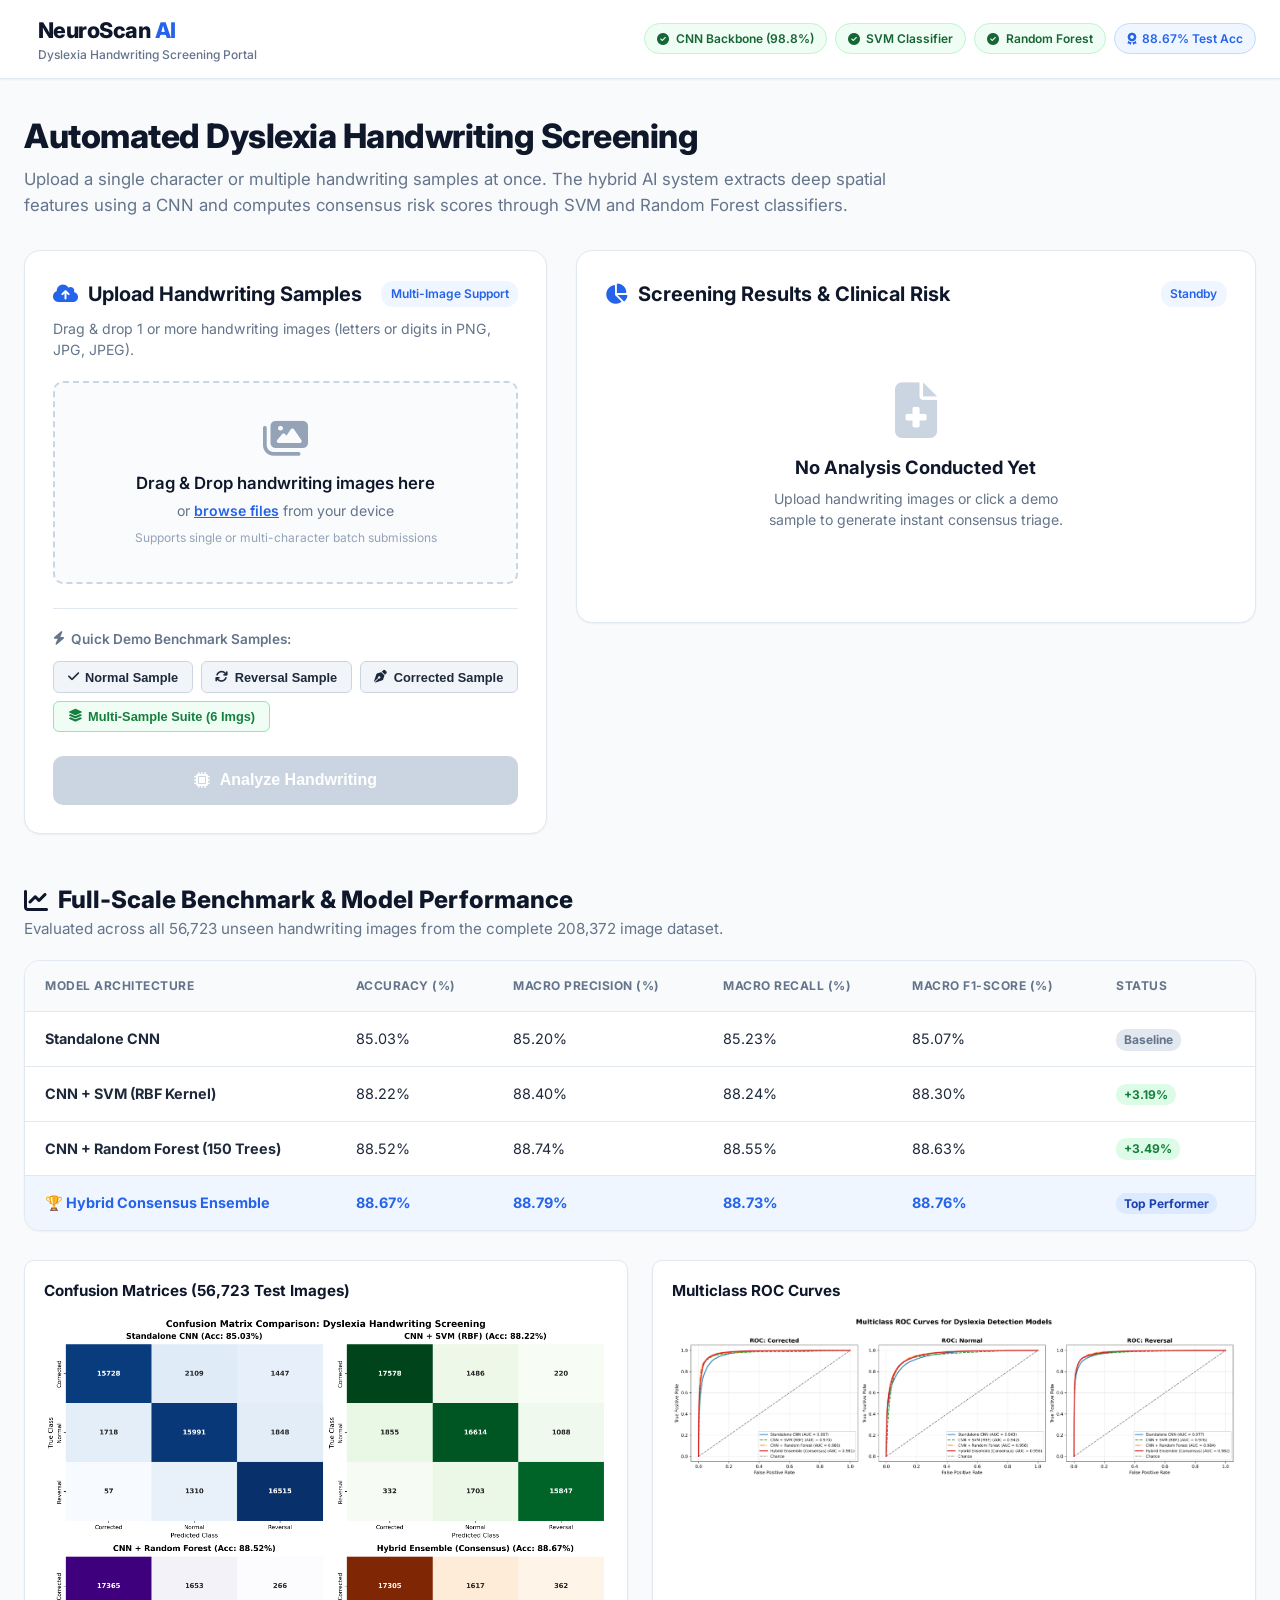
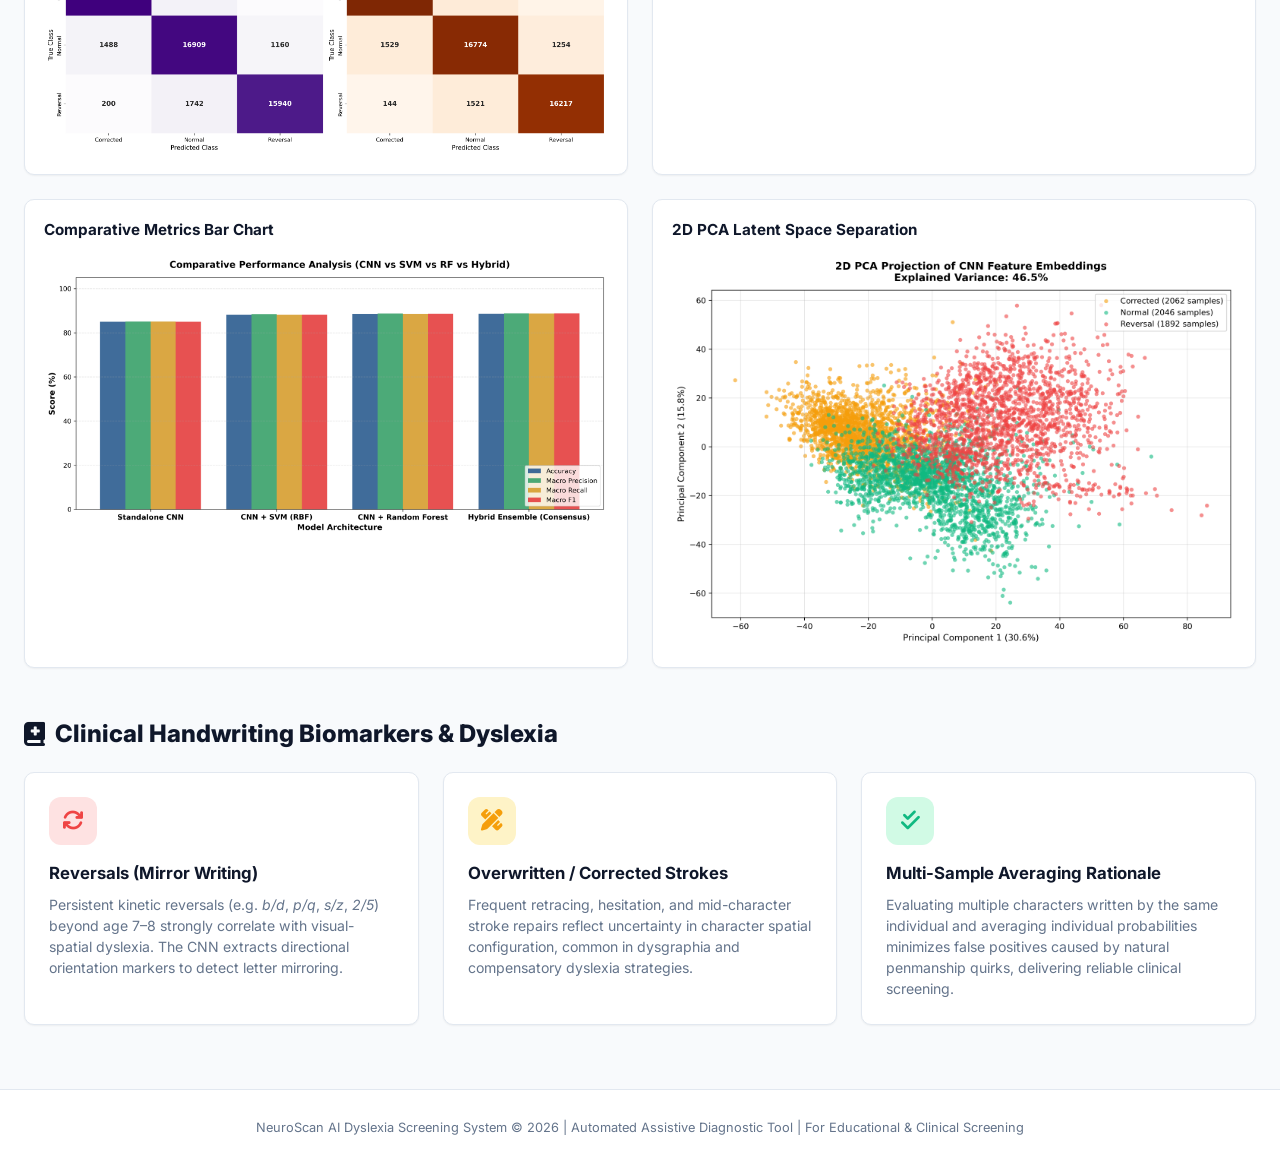
==== templates/index.html @ bec05208 "Copy Dyslexia Handwriting Screening AI project" ====
<!DOCTYPE html>
<html lang="en">
<head>
    <meta charset="UTF-8">
    <meta name="viewport" content="width=device-width, initial-scale=1.0">
    <title>NeuroScan AI | Hybrid Dyslexia Handwriting Screening</title>
    <!-- Google Fonts & Font Awesome Icons -->
    <link rel="preconnect" href="https://fonts.googleapis.com">
    <link rel="preconnect" href="https://fonts.gstatic.com" crossorigin>
    <link href="https://fonts.googleapis.com/css2?family=Inter:wght@300;400;500;600;700;800&display=swap" rel="stylesheet">
    <link rel="stylesheet" href="https://cdnjs.cloudflare.com/ajax/libs/font-awesome/6.4.0/css/all.min.css">
    <!-- Dedicated CSS Stylesheet -->
    <link rel="stylesheet" href="/static/css/style.css">
</head>
<body>
    <!-- Top Navigation Header -->
    <header class="navbar">
        <div class="nav-container">
            <div class="logo">
                <i class="fa-solid fa-brain-circuit"></i>
                <div class="logo-text">
                    <span class="logo-title">NeuroScan <span>AI</span></span>
                    <span class="logo-subtitle">Dyslexia Handwriting Screening Portal</span>
                </div>
            </div>
            <div class="nav-badges">
                <span class="status-pill active" title="Trained on full dataset"><i class="fa-solid fa-circle-check"></i> CNN Backbone (98.8%)</span>
                <span class="status-pill active" title="RBF Kernel Margin Optimization"><i class="fa-solid fa-circle-check"></i> SVM Classifier</span>
                <span class="status-pill active" title="150 Decision Trees"><i class="fa-solid fa-circle-check"></i> Random Forest</span>
                <span class="status-pill highlight" title="Full 56,723 Test Benchmark"><i class="fa-solid fa-award"></i> 88.67% Test Acc</span>
            </div>
        </div>
    </header>

    <!-- Main Content Container -->
    <main class="main-wrapper">
        <!-- Hero Section -->
        <section class="hero-section">
            <h1>Automated Dyslexia Handwriting Screening</h1>
            <p>Upload a single character or multiple handwriting samples at once. The hybrid AI system extracts deep spatial features using a CNN and computes consensus risk scores through SVM and Random Forest classifiers.</p>
        </section>

        <!-- Screening Interface Grid -->
        <section class="screening-grid">
            <!-- Left: Upload & Controls Card -->
            <div class="card upload-card">
                <div class="card-header">
                    <h2><i class="fa-solid fa-cloud-arrow-up"></i> Upload Handwriting Samples</h2>
                    <span class="badge">Multi-Image Support</span>
                </div>
                <p class="section-desc">Drag & drop 1 or more handwriting images (letters or digits in PNG, JPG, JPEG).</p>

                <!-- Drag & Drop Zone -->
                <div class="dropzone" id="dropzone">
                    <i class="fa-solid fa-images dropzone-icon"></i>
                    <h3>Drag & Drop handwriting images here</h3>
                    <p>or <label for="fileInput" class="browse-link">browse files</label> from your device</p>
                    <input type="file" id="fileInput" accept="image/png, image/jpeg, image/jpg" multiple style="display: none;">
                    <span class="dropzone-hint">Supports single or multi-character batch submissions</span>
                </div>

                <!-- Live Thumbnail Preview Strip -->
                <div class="preview-container" id="previewContainer" style="display: none;">
                    <div class="preview-header">
                        <span id="previewCount">0 images selected</span>
                        <button type="button" class="btn-text" id="clearBtn"><i class="fa-solid fa-trash-can"></i> Clear All</button>
                    </div>
                    <div class="preview-grid" id="previewGrid"></div>
                </div>

                <!-- Demo Samples Bar -->
                <div class="demo-section">
                    <h4><i class="fa-solid fa-bolt"></i> Quick Demo Benchmark Samples:</h4>
                    <div class="demo-buttons">
                        <button type="button" class="btn-demo" data-type="normal"><i class="fa-solid fa-check"></i> Normal Sample</button>
                        <button type="button" class="btn-demo" data-type="reversal"><i class="fa-solid fa-arrows-rotate"></i> Reversal Sample</button>
                        <button type="button" class="btn-demo" data-type="corrected"><i class="fa-solid fa-pen-nib"></i> Corrected Sample</button>
                        <button type="button" class="btn-demo btn-demo-suite" data-type="suite"><i class="fa-solid fa-layer-group"></i> Multi-Sample Suite (6 Imgs)</button>
                    </div>
                </div>

                <!-- Submit Button -->
                <button type="button" class="btn-primary" id="analyzeBtn" disabled>
                    <i class="fa-solid fa-microchip"></i> Analyze Handwriting
                </button>
            </div>

            <!-- Right: Results & Analysis Card -->
            <div class="card results-card" id="resultsCard">
                <div class="card-header">
                    <h2><i class="fa-solid fa-chart-pie"></i> Screening Results & Clinical Risk</h2>
                    <span class="badge" id="resultsBadge">Standby</span>
                </div>

                <!-- Empty State Placeholder -->
                <div class="empty-state" id="emptyState">
                    <i class="fa-solid fa-file-medical empty-icon"></i>
                    <h3>No Analysis Conducted Yet</h3>
                    <p>Upload handwriting images or click a demo sample to generate instant consensus triage.</p>
                </div>

                <!-- Spinner / Loading State -->
                <div class="loading-state" id="loadingState" style="display: none;">
                    <div class="spinner"></div>
                    <p id="loadingText">Extracting 128-D CNN features & computing consensus...</p>
                </div>

                <!-- Active Results Content -->
                <div class="results-content" id="resultsContent" style="display: none;">
                    <!-- Consensus Banner -->
                    <div class="consensus-banner" id="consensusBanner">
                        <div class="consensus-top">
                            <span class="consensus-tag" id="consensusTag">SESSION CONSENSUS DECISION</span>
                            <span class="confidence-pill" id="confidencePill">Avg Confidence: --%</span>
                        </div>
                        <h1 class="consensus-title" id="consensusTitle">NORMAL</h1>
                        <p class="risk-subtitle" id="riskSubtitle">Risk Level: Low Risk</p>
                        <p class="risk-desc" id="riskDesc">Clinical interpretation description goes here.</p>
                    </div>

                    <!-- Metrics Counter Bar -->
                    <div class="metrics-row" id="metricsRow">
                        <div class="metric-box">
                            <span class="metric-label">Total Images</span>
                            <span class="metric-val" id="metricTotal">0</span>
                        </div>
                        <div class="metric-box risk-high">
                            <span class="metric-label">Reversals</span>
                            <span class="metric-val" id="metricReversals">0%</span>
                        </div>
                        <div class="metric-box risk-mod">
                            <span class="metric-label">Corrected</span>
                            <span class="metric-val" id="metricCorrected">0%</span>
                        </div>
                        <div class="metric-box risk-low">
                            <span class="metric-label">Normal</span>
                            <span class="metric-val" id="metricNormal">0%</span>
                        </div>
                    </div>

                    <!-- Probability Distribution Bars -->
                    <div class="prob-section">
                        <h4>Averaged Probability Distribution (All Samples)</h4>
                        <div class="prob-bars">
                            <div class="prob-bar-group">
                                <div class="prob-labels">
                                    <span>Reversal (Dyslexia Biomarker)</span>
                                    <span id="probValReversal">0%</span>
                                </div>
                                <div class="prob-track">
                                    <div class="prob-fill fill-reversal" id="barReversal" style="width: 0%;"></div>
                                </div>
                            </div>
                            <div class="prob-bar-group">
                                <div class="prob-labels">
                                    <span>Corrected (Stroke Hesitation)</span>
                                    <span id="probValCorrected">0%</span>
                                </div>
                                <div class="prob-track">
                                    <div class="prob-fill fill-corrected" id="barCorrected" style="width: 0%;"></div>
                                </div>
                            </div>
                            <div class="prob-bar-group">
                                <div class="prob-labels">
                                    <span>Normal (Standard Handwriting)</span>
                                    <span id="probValNormal">0%</span>
                                </div>
                                <div class="prob-track">
                                    <div class="prob-fill fill-normal" id="barNormal" style="width: 0%;"></div>
                                </div>
                            </div>
                        </div>
                    </div>

                    <!-- Model Consensus Cards -->
                    <div class="model-cards-grid">
                        <div class="model-box">
                            <div class="model-title"><i class="fa-solid fa-network-wired"></i> CNN Backbone</div>
                            <div class="model-pred" id="cnnPred">--</div>
                            <div class="model-conf" id="cnnConf">Confidence: --%</div>
                        </div>
                        <div class="model-box">
                            <div class="model-title"><i class="fa-solid fa-shapes"></i> SVM (RBF)</div>
                            <div class="model-pred" id="svmPred">--</div>
                            <div class="model-conf" id="svmConf">Confidence: --%</div>
                        </div>
                        <div class="model-box">
                            <div class="model-title"><i class="fa-solid fa-tree"></i> Random Forest</div>
                            <div class="model-pred" id="rfPred">--</div>
                            <div class="model-conf" id="rfConf">Confidence: --%</div>
                        </div>
                    </div>

                    <!-- Individual Sample Breakdown (For multi-image submissions) -->
                    <div class="individual-section" id="individualSection">
                        <h4>Individual Sample Breakdown</h4>
                        <div class="sample-grid" id="sampleGrid"></div>
                    </div>

                    <!-- Actions & Downloads -->
                    <div class="actions-row">
                        <button type="button" class="btn-action" id="downloadReportBtn">
                            <i class="fa-solid fa-file-arrow-down"></i> Download Clinical Report (.txt)
                        </button>
                        <button type="button" class="btn-action" id="downloadCsvBtn">
                            <i class="fa-solid fa-file-csv"></i> Export Data (.csv)
                        </button>
                    </div>
                </div>
            </div>
        </section>

        <!-- Benchmark & Metrics Section -->
        <section class="benchmark-section">
            <div class="section-title">
                <h2><i class="fa-solid fa-chart-line"></i> Full-Scale Benchmark & Model Performance</h2>
                <p>Evaluated across all 56,723 unseen handwriting images from the complete 208,372 image dataset.</p>
            </div>

            <div class="table-card">
                <table class="benchmark-table">
                    <thead>
                        <tr>
                            <th>Model Architecture</th>
                            <th>Accuracy (%)</th>
                            <th>Macro Precision (%)</th>
                            <th>Macro Recall (%)</th>
                            <th>Macro F1-Score (%)</th>
                            <th>Status</th>
                        </tr>
                    </thead>
                    <tbody>
                        <tr>
                            <td><strong>Standalone CNN</strong></td>
                            <td>85.03%</td>
                            <td>85.20%</td>
                            <td>85.23%</td>
                            <td>85.07%</td>
                            <td><span class="table-tag">Baseline</span></td>
                        </tr>
                        <tr>
                            <td><strong>CNN + SVM (RBF Kernel)</strong></td>
                            <td>88.22%</td>
                            <td>88.40%</td>
                            <td>88.24%</td>
                            <td>88.30%</td>
                            <td><span class="table-tag success">+3.19%</span></td>
                        </tr>
                        <tr>
                            <td><strong>CNN + Random Forest (150 Trees)</strong></td>
                            <td>88.52%</td>
                            <td>88.74%</td>
                            <td>88.55%</td>
                            <td>88.63%</td>
                            <td><span class="table-tag success">+3.49%</span></td>
                        </tr>
                        <tr class="highlight-row">
                            <td><strong>🏆 Hybrid Consensus Ensemble</strong></td>
                            <td><strong>88.67%</strong></td>
                            <td><strong>88.79%</strong></td>
                            <td><strong>88.73%</strong></td>
                            <td><strong>88.76%</strong></td>
                            <td><span class="table-tag primary">Top Performer</span></td>
                        </tr>
                    </tbody>
                </table>
            </div>

            <!-- Visualization Gallery -->
            <div class="plots-grid">
                <div class="plot-box">
                    <h4>Confusion Matrices (56,723 Test Images)</h4>
                    <img src="/static/images/confusion_matrices.png" alt="Confusion Matrices" onerror="this.src='/results/confusion_matrices.png';">
                </div>
                <div class="plot-box">
                    <h4>Multiclass ROC Curves</h4>
                    <img src="/static/images/roc_curves.png" alt="ROC Curves" onerror="this.src='/results/roc_curves.png';">
                </div>
                <div class="plot-box">
                    <h4>Comparative Metrics Bar Chart</h4>
                    <img src="/static/images/model_comparison.png" alt="Model Comparison" onerror="this.src='/results/model_comparison.png';">
                </div>
                <div class="plot-box">
                    <h4>2D PCA Latent Space Separation</h4>
                    <img src="/static/images/feature_tsne.png" alt="PCA Embedding" onerror="this.src='/results/feature_tsne.png';">
                </div>
            </div>
        </section>

        <!-- Clinical Guidelines & Educational Insights -->
        <section class="guide-section">
            <div class="section-title">
                <h2><i class="fa-solid fa-book-medical"></i> Clinical Handwriting Biomarkers & Dyslexia</h2>
            </div>
            <div class="guide-grid">
                <div class="guide-card">
                    <div class="guide-icon icon-reversal"><i class="fa-solid fa-arrows-rotate"></i></div>
                    <h3>Reversals (Mirror Writing)</h3>
                    <p>Persistent kinetic reversals (e.g. <em>b/d</em>, <em>p/q</em>, <em>s/z</em>, <em>2/5</em>) beyond age 7–8 strongly correlate with visual-spatial dyslexia. The CNN extracts directional orientation markers to detect letter mirroring.</p>
                </div>
                <div class="guide-card">
                    <div class="guide-icon icon-corrected"><i class="fa-solid fa-pen-ruler"></i></div>
                    <h3>Overwritten / Corrected Strokes</h3>
                    <p>Frequent retracing, hesitation, and mid-character stroke repairs reflect uncertainty in character spatial configuration, common in dysgraphia and compensatory dyslexia strategies.</p>
                </div>
                <div class="guide-card">
                    <div class="guide-icon icon-normal"><i class="fa-solid fa-check-double"></i></div>
                    <h3>Multi-Sample Averaging Rationale</h3>
                    <p>Evaluating multiple characters written by the same individual and averaging individual probabilities minimizes false positives caused by natural penmanship quirks, delivering reliable clinical screening.</p>
                </div>
            </div>
        </section>
    </main>

    <!-- Footer -->
    <footer class="footer">
        <p>NeuroScan AI Dyslexia Screening System &copy; 2026 | Automated Assistive Diagnostic Tool | For Educational & Clinical Screening</p>
    </footer>

    <!-- Dedicated JavaScript Logic -->
    <script src="/static/js/main.js"></script>
</body>
</html>
---- static/css/style.css ----
/* ==========================================================================
   NeuroScan AI - Dedicated CSS Stylesheet
   Clinical, Modern, Accessible Healthcare-Grade UI
   ========================================================================== */

:root {
    --primary: #2563eb;
    --primary-hover: #1d4ed8;
    --primary-light: #eff6ff;
    --dark: #0f172a;
    --text-main: #1e293b;
    --text-muted: #64748b;
    --border-color: #e2e8f0;
    --bg-page: #f8fafc;
    --bg-card: #ffffff;
    
    /* Risk Status Colors */
    --risk-reversal: #ef4444;      /* High Risk - Red */
    --risk-reversal-bg: #fee2e2;
    --risk-corrected: #f59e0b;     /* Moderate Risk - Amber */
    --risk-corrected-bg: #fef3c7;
    --risk-normal: #10b981;        /* Low Risk - Green */
    --risk-normal-bg: #d1fae5;

    --shadow-sm: 0 1px 2px 0 rgba(0, 0, 0, 0.05);
    --shadow-md: 0 4px 6px -1px rgba(0, 0, 0, 0.1), 0 2px 4px -1px rgba(0, 0, 0, 0.06);
    --shadow-lg: 0 10px 15px -3px rgba(0, 0, 0, 0.1), 0 4px 6px -2px rgba(0, 0, 0, 0.05);
    --radius-sm: 6px;
    --radius-md: 10px;
    --radius-lg: 16px;
}

* {
    margin: 0;
    padding: 0;
    box-sizing: border-box;
}

body {
    font-family: 'Inter', system-ui, -apple-system, sans-serif;
    background-color: var(--bg-page);
    color: var(--text-main);
    line-height: 1.5;
    -webkit-font-smoothing: antialiased;
}

/* ==========================================================================
   Navigation Header
   ========================================================================== */
.navbar {
    background-color: var(--bg-card);
    border-bottom: 1px solid var(--border-color);
    position: sticky;
    top: 0;
    z-index: 100;
    box-shadow: var(--shadow-sm);
}

.nav-container {
    max-width: 1300px;
    margin: 0 auto;
    padding: 0.85rem 1.5rem;
    display: flex;
    justify-content: space-between;
    align-items: center;
    flex-wrap: wrap;
    gap: 1rem;
}

.logo {
    display: flex;
    align-items: center;
    gap: 0.85rem;
}

.logo i {
    font-size: 2rem;
    color: var(--primary);
}

.logo-text {
    display: flex;
    flex-direction: column;
}

.logo-title {
    font-size: 1.35rem;
    font-weight: 800;
    color: var(--dark);
    letter-spacing: -0.5px;
}

.logo-title span {
    color: var(--primary);
}

.logo-subtitle {
    font-size: 0.75rem;
    font-weight: 500;
    color: var(--text-muted);
}

.nav-badges {
    display: flex;
    gap: 0.5rem;
    flex-wrap: wrap;
}

.status-pill {
    font-size: 0.75rem;
    font-weight: 600;
    padding: 0.35rem 0.75rem;
    border-radius: 20px;
    background-color: #f1f5f9;
    color: var(--text-muted);
    border: 1px solid var(--border-color);
    display: inline-flex;
    align-items: center;
    gap: 0.4rem;
}

.status-pill.active {
    background-color: #f0fdf4;
    color: #166534;
    border-color: #bbf7d0;
}

.status-pill.highlight {
    background-color: var(--primary-light);
    color: var(--primary);
    border-color: #bfdbfe;
}

/* ==========================================================================
   Layout Wrapper & Hero Section
   ========================================================================== */
.main-wrapper {
    max-width: 1300px;
    margin: 0 auto;
    padding: 2rem 1.5rem;
}

.hero-section {
    margin-bottom: 2rem;
    text-align: left;
}

.hero-section h1 {
    font-size: 2.1rem;
    font-weight: 800;
    color: var(--dark);
    letter-spacing: -0.5px;
    margin-bottom: 0.4rem;
}

.hero-section p {
    font-size: 1.05rem;
    color: var(--text-muted);
    max-width: 900px;
}

/* ==========================================================================
   Screening Interface Grid
   ========================================================================== */
.screening-grid {
    display: grid;
    grid-template-columns: 1fr 1.3fr;
    gap: 1.8rem;
    align-items: start;
    margin-bottom: 3rem;
}

@media (max-width: 1024px) {
    .screening-grid {
        grid-template-columns: 1fr;
    }
}

.card {
    background-color: var(--bg-card);
    border: 1px solid var(--border-color);
    border-radius: var(--radius-lg);
    padding: 1.75rem;
    box-shadow: var(--shadow-sm);
    transition: box-shadow 0.2s ease;
}

.card:hover {
    box-shadow: var(--shadow-md);
}

.card-header {
    display: flex;
    justify-content: space-between;
    align-items: center;
    margin-bottom: 0.6rem;
}

.card-header h2 {
    font-size: 1.25rem;
    font-weight: 700;
    color: var(--dark);
    display: flex;
    align-items: center;
    gap: 0.6rem;
}

.card-header h2 i {
    color: var(--primary);
}

.badge {
    font-size: 0.75rem;
    font-weight: 600;
    padding: 0.25rem 0.6rem;
    border-radius: 12px;
    background-color: var(--primary-light);
    color: var(--primary);
}

.section-desc {
    font-size: 0.88rem;
    color: var(--text-muted);
    margin-bottom: 1.25rem;
}

/* ==========================================================================
   Dropzone
   ========================================================================== */
.dropzone {
    border: 2px dashed #cbd5e1;
    border-radius: var(--radius-md);
    padding: 2.2rem 1.5rem;
    text-align: center;
    background-color: #fafbfc;
    cursor: pointer;
    transition: all 0.2s ease;
}

.dropzone:hover, .dropzone.dragover {
    border-color: var(--primary);
    background-color: var(--primary-light);
}

.dropzone-icon {
    font-size: 2.5rem;
    color: #94a3b8;
    margin-bottom: 0.8rem;
}

.dropzone:hover .dropzone-icon {
    color: var(--primary);
}

.dropzone h3 {
    font-size: 1.05rem;
    font-weight: 600;
    color: var(--dark);
    margin-bottom: 0.25rem;
}

.dropzone p {
    font-size: 0.88rem;
    color: var(--text-muted);
    margin-bottom: 0.5rem;
}

.browse-link {
    color: var(--primary);
    font-weight: 600;
    cursor: pointer;
    text-decoration: underline;
}

.dropzone-hint {
    display: block;
    font-size: 0.75rem;
    color: #94a3b8;
}

/* Live Preview */
.preview-container {
    margin-top: 1.25rem;
    background-color: #f8fafc;
    border: 1px solid var(--border-color);
    border-radius: var(--radius-md);
    padding: 1rem;
}

.preview-header {
    display: flex;
    justify-content: space-between;
    align-items: center;
    margin-bottom: 0.8rem;
    font-size: 0.85rem;
    font-weight: 600;
    color: var(--text-muted);
}

.btn-text {
    background: none;
    border: none;
    color: #ef4444;
    font-size: 0.8rem;
    font-weight: 600;
    cursor: pointer;
}

.preview-grid {
    display: flex;
    gap: 0.6rem;
    overflow-x: auto;
    padding-bottom: 0.4rem;
}

.preview-thumb-wrap {
    position: relative;
    flex-shrink: 0;
}

.preview-thumb {
    width: 64px;
    height: 64px;
    object-fit: cover;
    border-radius: var(--radius-sm);
    border: 1px solid #cbd5e1;
    background-color: #fff;
}

/* Demo Samples Bar */
.demo-section {
    margin-top: 1.5rem;
    padding-top: 1.25rem;
    border-top: 1px solid var(--border-color);
}

.demo-section h4 {
    font-size: 0.85rem;
    font-weight: 600;
    color: var(--text-muted);
    margin-bottom: 0.75rem;
    display: flex;
    align-items: center;
    gap: 0.4rem;
}

.demo-buttons {
    display: flex;
    flex-wrap: wrap;
    gap: 0.5rem;
}

.btn-demo {
    background-color: #f1f5f9;
    border: 1px solid #cbd5e1;
    border-radius: var(--radius-sm);
    padding: 0.45rem 0.85rem;
    font-size: 0.8rem;
    font-weight: 600;
    color: var(--text-main);
    cursor: pointer;
    transition: all 0.15s ease;
    display: inline-flex;
    align-items: center;
    gap: 0.4rem;
}

.btn-demo:hover {
    background-color: #e2e8f0;
    border-color: #94a3b8;
}

.btn-demo-suite {
    background-color: #f0fdf4;
    border-color: #86efac;
    color: #15803d;
}

.btn-demo-suite:hover {
    background-color: #dcfce7;
}

/* Submit Action Button */
.btn-primary {
    margin-top: 1.5rem;
    width: 100%;
    background-color: var(--primary);
    color: #fff;
    border: none;
    border-radius: var(--radius-md);
    padding: 0.95rem 1.5rem;
    font-size: 1rem;
    font-weight: 700;
    cursor: pointer;
    display: flex;
    justify-content: center;
    align-items: center;
    gap: 0.6rem;
    box-shadow: 0 2px 4px rgba(37, 99, 235, 0.2);
    transition: background-color 0.2s ease, transform 0.1s ease;
}

.btn-primary:hover:not(:disabled) {
    background-color: var(--primary-hover);
}

.btn-primary:active:not(:disabled) {
    transform: scale(0.99);
}

.btn-primary:disabled {
    background-color: #cbd5e1;
    cursor: not-allowed;
    box-shadow: none;
}

/* ==========================================================================
   Results Section & Dynamic Views
   ========================================================================== */
.empty-state {
    padding: 4rem 2rem;
    text-align: center;
    color: var(--text-muted);
}

.empty-icon {
    font-size: 3.5rem;
    color: #cbd5e1;
    margin-bottom: 1rem;
}

.empty-state h3 {
    font-size: 1.15rem;
    font-weight: 700;
    color: var(--dark);
    margin-bottom: 0.35rem;
}

.empty-state p {
    font-size: 0.88rem;
    max-width: 320px;
    margin: 0 auto;
}

/* Loading State */
.loading-state {
    padding: 4rem 2rem;
    text-align: center;
}

.spinner {
    width: 50px;
    height: 50px;
    border: 4px solid #e2e8f0;
    border-top-color: var(--primary);
    border-radius: 50%;
    animation: spin 0.8s linear infinite;
    margin: 0 auto 1.25rem;
}

@keyframes spin {
    to { transform: rotate(360deg); }
}

/* Consensus Executive Banner */
.consensus-banner {
    border-radius: var(--radius-md);
    padding: 1.5rem;
    color: #ffffff;
    margin-bottom: 1.25rem;
    box-shadow: var(--shadow-md);
    transition: background-color 0.3s ease;
}

.consensus-top {
    display: flex;
    justify-content: space-between;
    align-items: center;
    margin-bottom: 0.4rem;
}

.consensus-tag {
    font-size: 0.75rem;
    font-weight: 700;
    letter-spacing: 1px;
    text-transform: uppercase;
    opacity: 0.9;
}

.confidence-pill {
    background: rgba(255, 255, 255, 0.25);
    padding: 0.2rem 0.6rem;
    border-radius: 12px;
    font-size: 0.8rem;
    font-weight: 700;
}

.consensus-title {
    font-size: 2.3rem;
    font-weight: 900;
    letter-spacing: 0.5px;
    line-height: 1.1;
    margin-bottom: 0.35rem;
}

.risk-subtitle {
    font-size: 1.05rem;
    font-weight: 600;
    margin-bottom: 0.6rem;
}

.risk-desc {
    font-size: 0.88rem;
    line-height: 1.45;
    opacity: 0.95;
}

/* Metrics Row */
.metrics-row {
    display: grid;
    grid-template-columns: repeat(4, 1fr);
    gap: 0.75rem;
    margin-bottom: 1.5rem;
}

.metric-box {
    background-color: #f8fafc;
    border: 1px solid var(--border-color);
    border-radius: var(--radius-md);
    padding: 0.85rem;
    text-align: center;
}

.metric-label {
    display: block;
    font-size: 0.75rem;
    font-weight: 600;
    color: var(--text-muted);
    margin-bottom: 0.25rem;
}

.metric-val {
    font-size: 1.35rem;
    font-weight: 800;
    color: var(--dark);
}

.metric-box.risk-high .metric-val { color: var(--risk-reversal); }
.metric-box.risk-mod .metric-val { color: var(--risk-corrected); }
.metric-box.risk-low .metric-val { color: var(--risk-normal); }

/* Probability Bars */
.prob-section {
    background-color: #f8fafc;
    border: 1px solid var(--border-color);
    border-radius: var(--radius-md);
    padding: 1.25rem;
    margin-bottom: 1.5rem;
}

.prob-section h4 {
    font-size: 0.88rem;
    font-weight: 700;
    color: var(--dark);
    margin-bottom: 1rem;
}

.prob-bar-group {
    margin-bottom: 0.85rem;
}

.prob-bar-group:last-child {
    margin-bottom: 0;
}

.prob-labels {
    display: flex;
    justify-content: space-between;
    font-size: 0.8rem;
    font-weight: 600;
    color: var(--text-main);
    margin-bottom: 0.3rem;
}

.prob-track {
    height: 10px;
    background-color: #e2e8f0;
    border-radius: 5px;
    overflow: hidden;
}

.prob-fill {
    height: 100%;
    border-radius: 5px;
    transition: width 0.6s cubic-bezier(0.4, 0, 0.2, 1);
}

.fill-reversal { background-color: var(--risk-reversal); }
.fill-corrected { background-color: var(--risk-corrected); }
.fill-normal { background-color: var(--risk-normal); }

/* Model Cards Grid */
.model-cards-grid {
    display: grid;
    grid-template-columns: repeat(3, 1fr);
    gap: 0.75rem;
    margin-bottom: 1.5rem;
}

.model-box {
    background-color: #ffffff;
    border: 1px solid var(--border-color);
    border-radius: var(--radius-md);
    padding: 0.95rem;
    text-align: center;
}

.model-title {
    font-size: 0.75rem;
    font-weight: 600;
    color: var(--text-muted);
    margin-bottom: 0.35rem;
}

.model-pred {
    font-size: 1.1rem;
    font-weight: 800;
    color: var(--dark);
    margin-bottom: 0.2rem;
}

.model-conf {
    font-size: 0.75rem;
    font-weight: 600;
    color: var(--primary);
}

/* Individual Sample Grid */
.individual-section {
    margin-top: 1.5rem;
    padding-top: 1.25rem;
    border-top: 1px solid var(--border-color);
}

.individual-section h4 {
    font-size: 0.9rem;
    font-weight: 700;
    color: var(--dark);
    margin-bottom: 0.85rem;
}

.sample-grid {
    display: grid;
    grid-template-columns: repeat(auto-fill, minmax(130px, 1fr));
    gap: 0.75rem;
    max-height: 280px;
    overflow-y: auto;
    padding: 0.4rem;
}

.sample-card {
    background-color: #f8fafc;
    border: 1px solid var(--border-color);
    border-radius: var(--radius-sm);
    padding: 0.6rem;
    text-align: center;
}

.sample-thumb {
    width: 60px;
    height: 60px;
    object-fit: cover;
    border-radius: 4px;
    border: 1px solid #cbd5e1;
    margin-bottom: 0.4rem;
    background-color: #fff;
}

.sample-name {
    font-size: 0.7rem;
    font-weight: 600;
    color: var(--text-muted);
    white-space: nowrap;
    overflow: hidden;
    text-overflow: ellipsis;
    margin-bottom: 0.3rem;
}

.sample-chip {
    display: inline-block;
    padding: 2px 6px;
    border-radius: 10px;
    font-size: 0.7rem;
    font-weight: 700;
    color: white;
}

/* Actions Row */
.actions-row {
    display: flex;
    gap: 0.8rem;
    margin-top: 1.5rem;
}

.btn-action {
    flex: 1;
    background-color: #ffffff;
    border: 1px solid #cbd5e1;
    border-radius: var(--radius-md);
    padding: 0.75rem 1rem;
    font-size: 0.85rem;
    font-weight: 600;
    color: var(--dark);
    cursor: pointer;
    transition: all 0.15s ease;
    display: flex;
    justify-content: center;
    align-items: center;
    gap: 0.45rem;
}

.btn-action:hover {
    background-color: #f1f5f9;
    border-color: #94a3b8;
}

/* ==========================================================================
   Benchmark Table & Visualizations
   ========================================================================== */
.benchmark-section {
    margin-bottom: 3rem;
}

.section-title {
    margin-bottom: 1.25rem;
}

.section-title h2 {
    font-size: 1.5rem;
    font-weight: 800;
    color: var(--dark);
    display: flex;
    align-items: center;
    gap: 0.6rem;
}

.section-title p {
    font-size: 0.95rem;
    color: var(--text-muted);
}

.table-card {
    background-color: var(--bg-card);
    border: 1px solid var(--border-color);
    border-radius: var(--radius-lg);
    overflow-x: auto;
    box-shadow: var(--shadow-sm);
    margin-bottom: 1.8rem;
}

.benchmark-table {
    width: 100%;
    border-collapse: collapse;
    text-align: left;
}

.benchmark-table th, .benchmark-table td {
    padding: 1rem 1.25rem;
    font-size: 0.9rem;
    border-bottom: 1px solid var(--border-color);
}

.benchmark-table th {
    background-color: #f8fafc;
    font-weight: 700;
    color: var(--text-muted);
    text-transform: uppercase;
    font-size: 0.75rem;
    letter-spacing: 0.5px;
}

.benchmark-table tr:last-child td {
    border-bottom: none;
}

.benchmark-table .highlight-row td {
    background-color: var(--primary-light);
    color: var(--primary);
}

.table-tag {
    font-size: 0.75rem;
    font-weight: 700;
    padding: 0.2rem 0.5rem;
    border-radius: 10px;
    background-color: #e2e8f0;
    color: var(--text-muted);
}

.table-tag.success {
    background-color: #dcfce7;
    color: #15803d;
}

.table-tag.primary {
    background-color: #dbeafe;
    color: #1e40af;
}

/* Plots Grid */
.plots-grid {
    display: grid;
    grid-template-columns: repeat(2, 1fr);
    gap: 1.5rem;
}

@media (max-width: 768px) {
    .plots-grid {
        grid-template-columns: 1fr;
    }
}

.plot-box {
    background-color: var(--bg-card);
    border: 1px solid var(--border-color);
    border-radius: var(--radius-md);
    padding: 1.2rem;
    box-shadow: var(--shadow-sm);
}

.plot-box h4 {
    font-size: 0.95rem;
    font-weight: 700;
    color: var(--dark);
    margin-bottom: 0.85rem;
}

.plot-box img {
    width: 100%;
    height: auto;
    border-radius: var(--radius-sm);
    display: block;
}

/* ==========================================================================
   Clinical Guide Section
   ========================================================================== */
.guide-section {
    margin-bottom: 2rem;
}

.guide-grid {
    display: grid;
    grid-template-columns: repeat(3, 1fr);
    gap: 1.5rem;
}

@media (max-width: 900px) {
    .guide-grid {
        grid-template-columns: 1fr;
    }
}

.guide-card {
    background-color: var(--bg-card);
    border: 1px solid var(--border-color);
    border-radius: var(--radius-md);
    padding: 1.5rem;
    box-shadow: var(--shadow-sm);
}

.guide-icon {
    width: 48px;
    height: 48px;
    border-radius: 12px;
    display: flex;
    justify-content: center;
    align-items: center;
    font-size: 1.35rem;
    margin-bottom: 1rem;
}

.icon-reversal { background-color: var(--risk-reversal-bg); color: var(--risk-reversal); }
.icon-corrected { background-color: var(--risk-corrected-bg); color: var(--risk-corrected); }
.icon-normal { background-color: var(--risk-normal-bg); color: var(--risk-normal); }

.guide-card h3 {
    font-size: 1.05rem;
    font-weight: 700;
    color: var(--dark);
    margin-bottom: 0.5rem;
}

.guide-card p {
    font-size: 0.88rem;
    color: var(--text-muted);
    line-height: 1.5;
}

/* ==========================================================================
   Footer
   ========================================================================== */
.footer {
    border-top: 1px solid var(--border-color);
    padding: 1.8rem 1.5rem;
    text-align: center;
    font-size: 0.8rem;
    color: var(--text-muted);
    background-color: var(--bg-card);
}
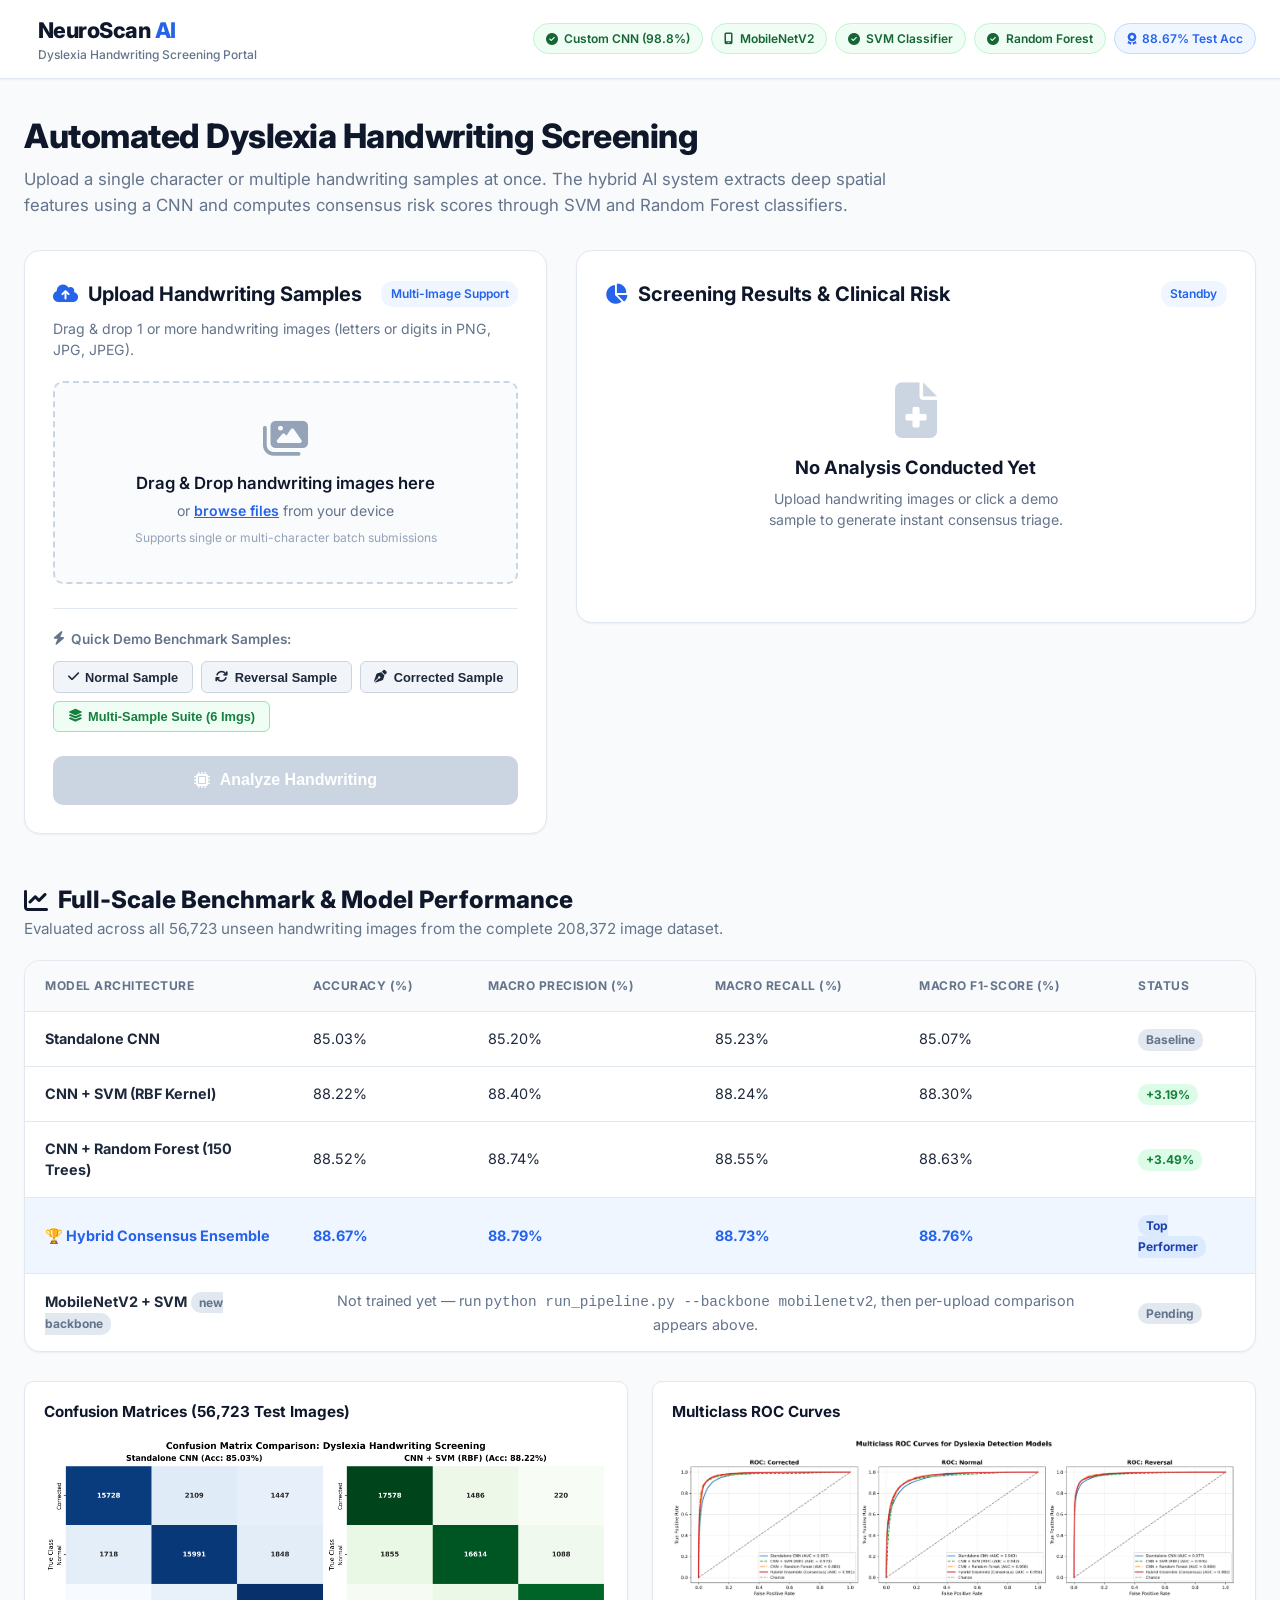
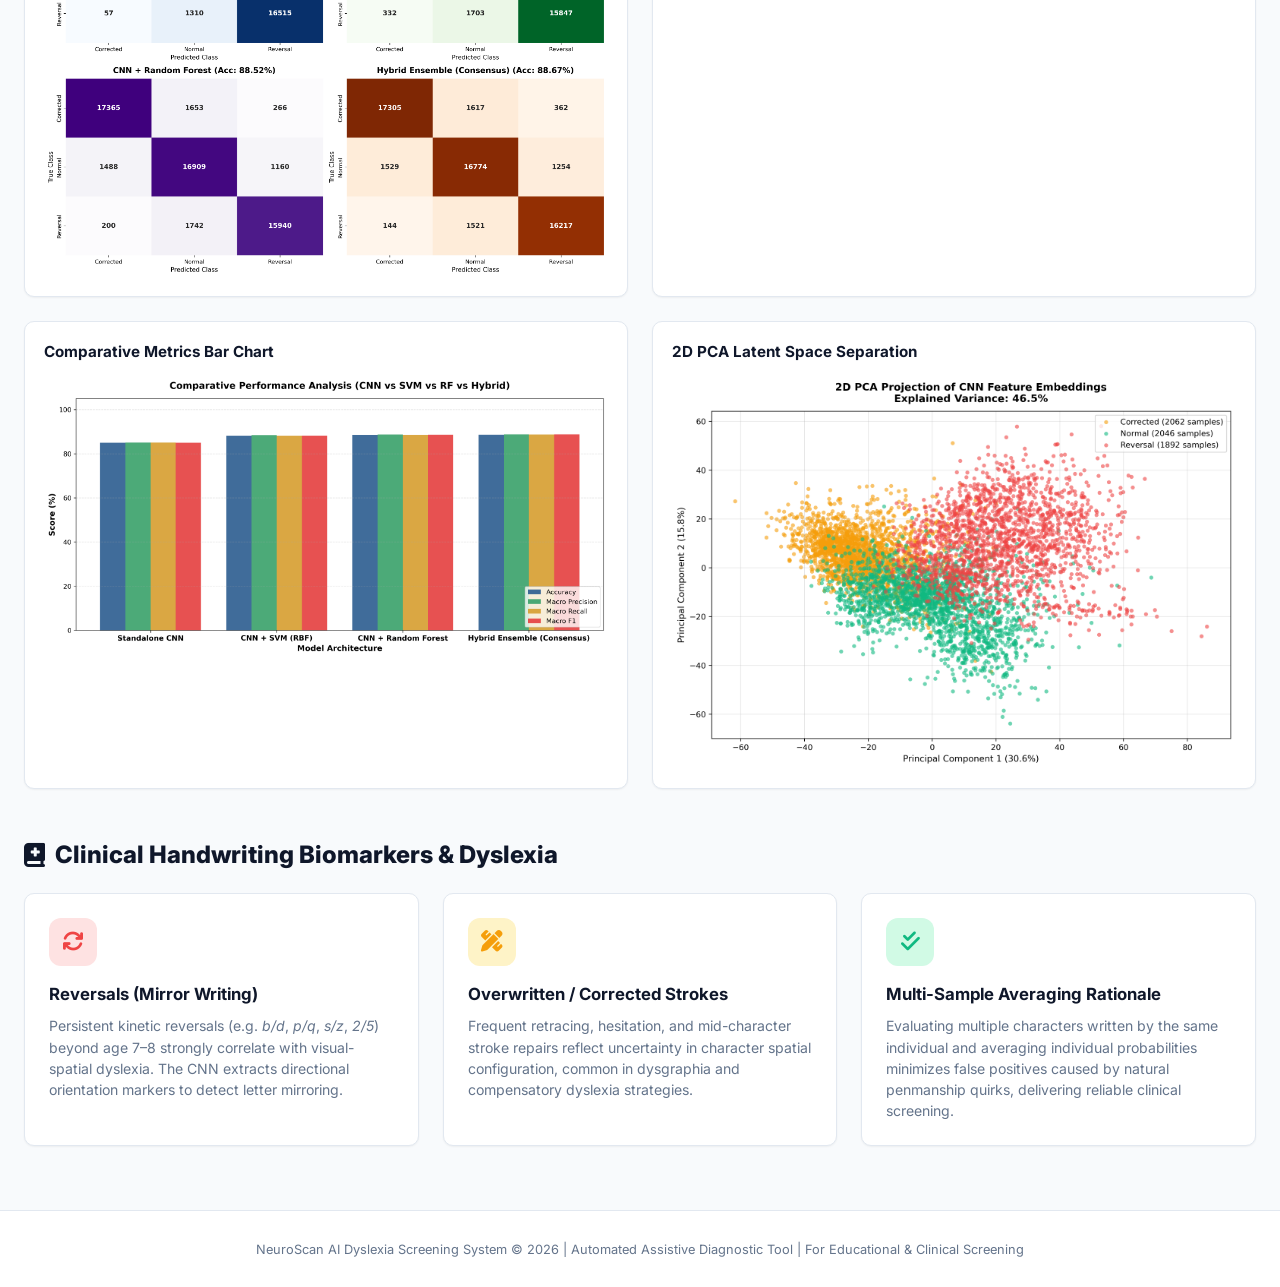
==== commit e6f1a961: "Triple backbone comparison: Custom CNN vs MobileNetV2 vs SVM on UI + /api/compare + offline fallback" ====
--- a/templates/index.html
+++ b/templates/index.html
@@ -24,7 +24,8 @@
                 </div>
             </div>
             <div class="nav-badges">
-                <span class="status-pill active" title="Trained on full dataset"><i class="fa-solid fa-circle-check"></i> CNN Backbone (98.8%)</span>
+                <span class="status-pill active" title="Trained on full dataset"><i class="fa-solid fa-circle-check"></i> Custom CNN (98.8%)</span>
+                <span class="status-pill active" title="MobileNetV2 transfer backbone — weights pending training"><i class="fa-solid fa-mobile-screen"></i> MobileNetV2</span>
                 <span class="status-pill active" title="RBF Kernel Margin Optimization"><i class="fa-solid fa-circle-check"></i> SVM Classifier</span>
                 <span class="status-pill active" title="150 Decision Trees"><i class="fa-solid fa-circle-check"></i> Random Forest</span>
                 <span class="status-pill highlight" title="Full 56,723 Test Benchmark"><i class="fa-solid fa-award"></i> 88.67% Test Acc</span>
@@ -175,7 +176,7 @@
                     <!-- Model Consensus Cards -->
                     <div class="model-cards-grid">
                         <div class="model-box">
-                            <div class="model-title"><i class="fa-solid fa-network-wired"></i> CNN Backbone</div>
+                            <div class="model-title"><i class="fa-solid fa-network-wired"></i> Custom CNN</div>
                             <div class="model-pred" id="cnnPred">--</div>
                             <div class="model-conf" id="cnnConf">Confidence: --%</div>
                         </div>
@@ -188,6 +189,35 @@
                             <div class="model-title"><i class="fa-solid fa-tree"></i> Random Forest</div>
                             <div class="model-pred" id="rfPred">--</div>
                             <div class="model-conf" id="rfConf">Confidence: --%</div>
+                        </div>
+                    </div>
+
+                    <!-- Backbone Comparison: Custom CNN vs MobileNetV2 vs SVM -->
+                    <div class="model-cards-grid" id="backboneCompare" style="margin-top: 12px;">
+                        <div class="model-box">
+                            <div class="model-title"><i class="fa-solid fa-microchip"></i> Custom CNN <span class="table-tag success" id="cmpCustomStatus">live</span></div>
+                            <div class="model-pred" id="cmpCustomPred">--</div>
+                            <div class="model-conf" id="cmpCustomConf">64×64 gray · --%</div>
+                        </div>
+                        <div class="model-box">
+                            <div class="model-title"><i class="fa-solid fa-mobile-screen"></i> MobileNetV2 <span class="table-tag" id="cmpMobileStatus">pending</span></div>
+                            <div class="model-pred" id="cmpMobilePred">--</div>
+                            <div class="model-conf" id="cmpMobileConf">96×96 RGB · not trained</div>
+                        </div>
+                        <div class="model-box">
+                            <div class="model-title"><i class="fa-solid fa-scale-balanced"></i> SVM vs Consensus</div>
+                            <div class="model-pred" id="cmpSvmPred">--</div>
+                            <div class="model-conf" id="cmpSvmConf">--</div>
+                        </div>
+                    </div>
+                    <p class="gradcam-caption" id="backboneNote" style="margin-top:6px;"></p>
+
+                    <!-- Grad-CAM Explainability (single-image submissions) -->
+                    <div class="gradcam-section" id="gradcamSection" style="display: none;">
+                        <h4>🔥 Grad-CAM Explanation — regions that drove the decision</h4>
+                        <div class="gradcam-wrap">
+                            <img id="gradcamImg" alt="Grad-CAM heatmap overlay" />
+                            <p class="gradcam-caption" id="gradcamCaption"></p>
                         </div>
                     </div>
 
@@ -262,6 +292,11 @@
                             <td><strong>88.76%</strong></td>
                             <td><span class="table-tag primary">Top Performer</span></td>
                         </tr>
+                        <tr>
+                            <td><strong>MobileNetV2 + SVM</strong> <span class="table-tag">new backbone</span></td>
+                            <td colspan="4" style="text-align:center; color:#64748b;">Not trained yet — run <code>python run_pipeline.py --backbone mobilenetv2</code>, then per-upload comparison appears above.</td>
+                            <td><span class="table-tag">Pending</span></td>
+                        </tr>
                     </tbody>
                 </table>
             </div>
--- a/static/css/style.css
+++ b/static/css/style.css
@@ -642,6 +642,40 @@
     border-top: 1px solid var(--border-color);
 }
 
+/* Grad-CAM Explainability Panel */
+.gradcam-section {
+    margin-top: 1.5rem;
+    padding-top: 1.25rem;
+    border-top: 1px solid var(--border-color);
+}
+
+.gradcam-section h4 {
+    font-size: 0.9rem;
+    font-weight: 700;
+    color: var(--dark);
+    margin-bottom: 0.85rem;
+}
+
+.gradcam-wrap {
+    display: flex;
+    align-items: center;
+    gap: 1rem;
+}
+
+.gradcam-wrap img {
+    width: 160px;
+    height: 160px;
+    object-fit: contain;
+    border-radius: var(--radius-sm);
+    border: 1px solid var(--border-color);
+    background-color: #0f172a;
+}
+
+.gradcam-caption {
+    font-size: 0.8rem;
+    color: var(--text-muted);
+}
+
 .individual-section h4 {
     font-size: 0.9rem;
     font-weight: 700;
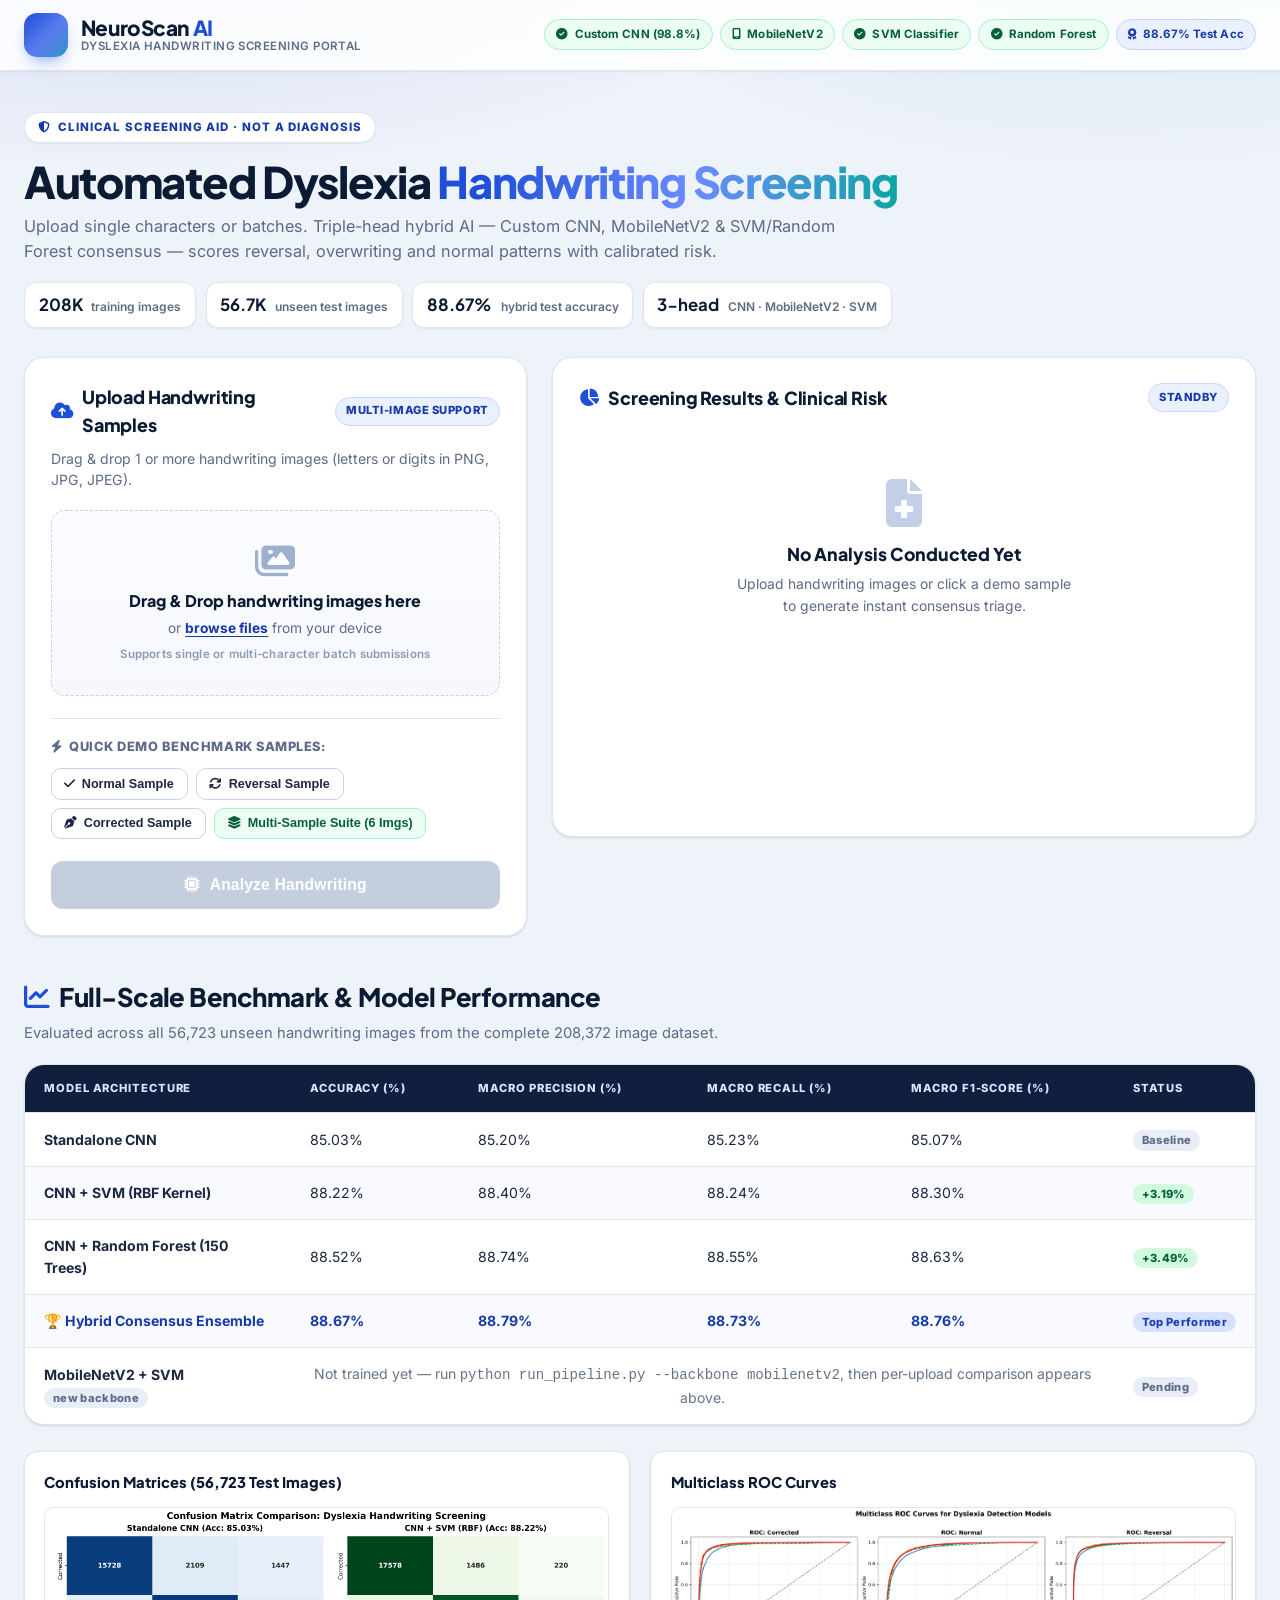
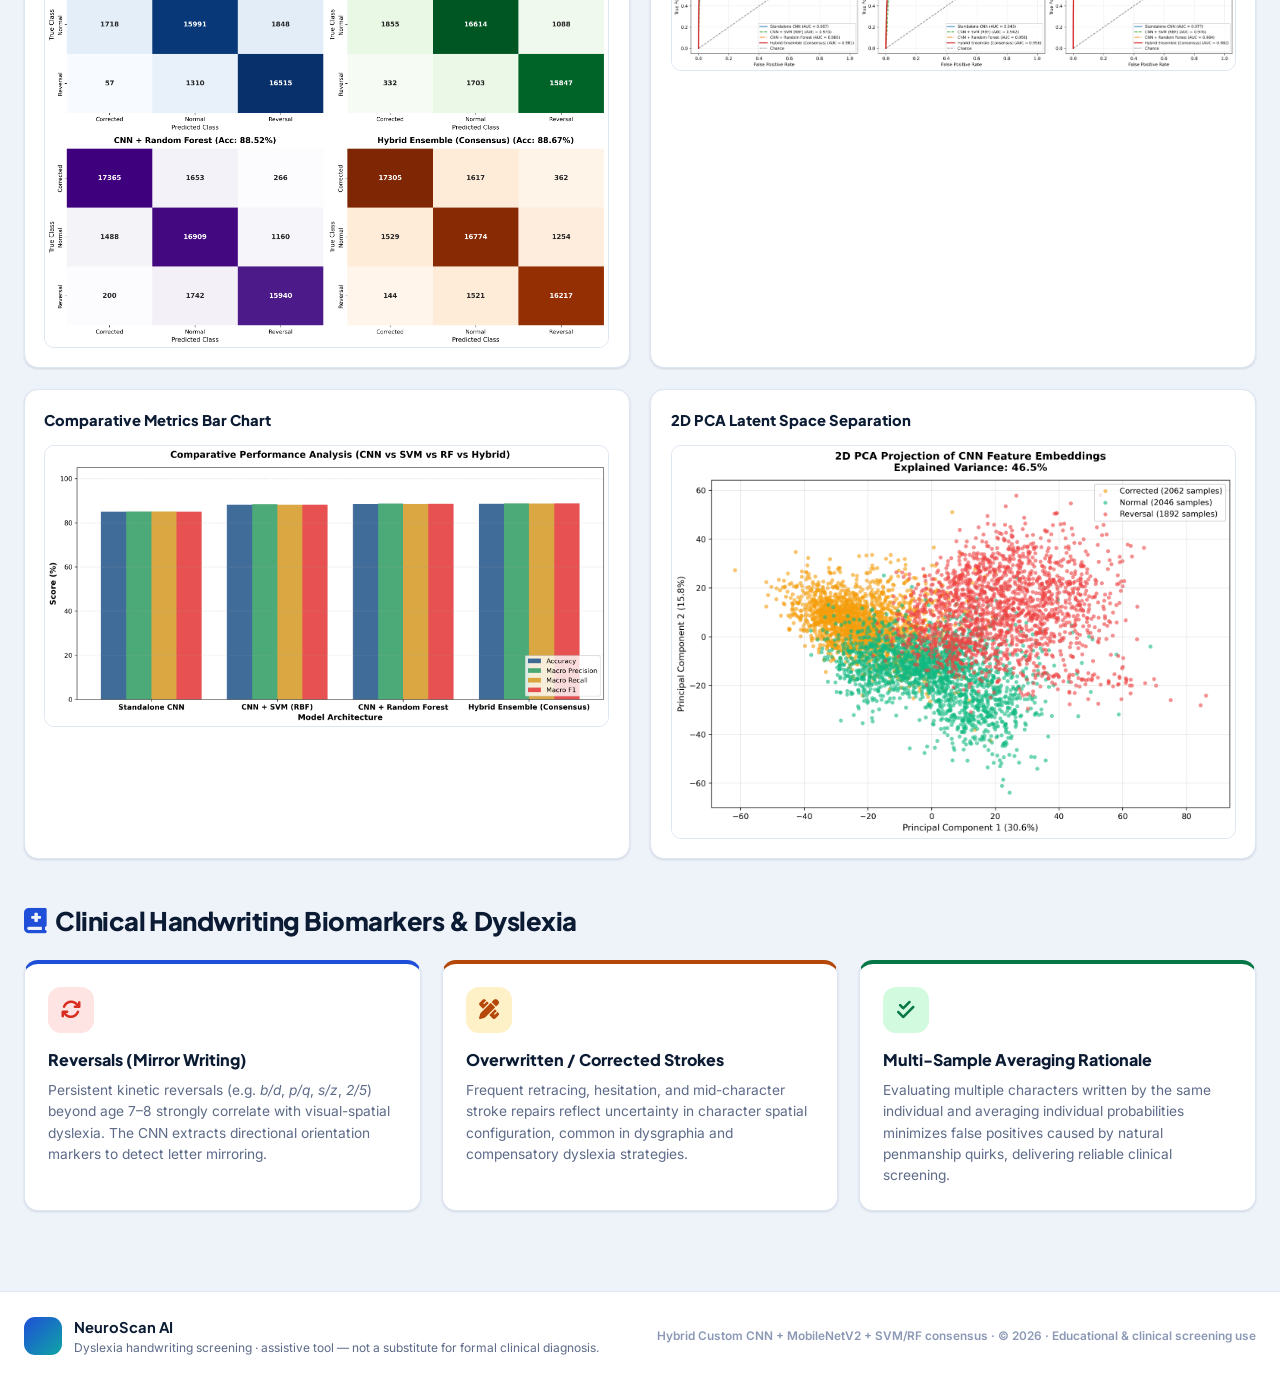
==== commit f055c835: "Professional UI overhaul: clinical SaaS styling, hero stats, polished header/cards/table/footer" ====
--- a/templates/index.html
+++ b/templates/index.html
@@ -4,10 +4,11 @@
     <meta charset="UTF-8">
     <meta name="viewport" content="width=device-width, initial-scale=1.0">
     <title>NeuroScan AI | Hybrid Dyslexia Handwriting Screening</title>
+    <meta name="description" content="NeuroScan AI — clinical-grade hybrid AI screening for dyslexia handwriting biomarkers: Custom CNN, MobileNetV2, SVM consensus.">
     <!-- Google Fonts & Font Awesome Icons -->
     <link rel="preconnect" href="https://fonts.googleapis.com">
     <link rel="preconnect" href="https://fonts.gstatic.com" crossorigin>
-    <link href="https://fonts.googleapis.com/css2?family=Inter:wght@300;400;500;600;700;800&display=swap" rel="stylesheet">
+    <link href="https://fonts.googleapis.com/css2?family=Inter:wght@400;500;600;700;800&family=Plus+Jakarta+Sans:wght@600;700;800&display=swap" rel="stylesheet">
     <link rel="stylesheet" href="https://cdnjs.cloudflare.com/ajax/libs/font-awesome/6.4.0/css/all.min.css">
     <!-- Dedicated CSS Stylesheet -->
     <link rel="stylesheet" href="/static/css/style.css">
@@ -37,8 +38,15 @@
     <main class="main-wrapper">
         <!-- Hero Section -->
         <section class="hero-section">
-            <h1>Automated Dyslexia Handwriting Screening</h1>
-            <p>Upload a single character or multiple handwriting samples at once. The hybrid AI system extracts deep spatial features using a CNN and computes consensus risk scores through SVM and Random Forest classifiers.</p>
+            <span class="eyebrow"><i class="fa-solid fa-shield-halved"></i> Clinical screening aid · not a diagnosis</span>
+            <h1>Automated Dyslexia <span class="gradient-text">Handwriting Screening</span></h1>
+            <p>Upload single characters or batches. Triple-head hybrid AI — Custom CNN, MobileNetV2 &amp; SVM/Random Forest consensus — scores reversal, overwriting and normal patterns with calibrated risk.</p>
+            <div class="hero-stats">
+                <div class="stat-chip"><strong>208K</strong><span>training images</span></div>
+                <div class="stat-chip"><strong>56.7K</strong><span>unseen test images</span></div>
+                <div class="stat-chip"><strong>88.67%</strong><span>hybrid test accuracy</span></div>
+                <div class="stat-chip"><strong>3-head</strong><span>CNN · MobileNetV2 · SVM</span></div>
+            </div>
         </section>
 
         <!-- Screening Interface Grid -->
@@ -349,7 +357,16 @@
 
     <!-- Footer -->
     <footer class="footer">
-        <p>NeuroScan AI Dyslexia Screening System &copy; 2026 | Automated Assistive Diagnostic Tool | For Educational & Clinical Screening</p>
+        <div class="footer-inner">
+            <div class="footer-brand">
+                <i class="fa-solid fa-brain-circuit"></i>
+                <div>
+                    <strong>NeuroScan AI</strong>
+                    <span>Dyslexia handwriting screening · assistive tool — not a substitute for formal clinical diagnosis.</span>
+                </div>
+            </div>
+            <p class="footer-meta">Hybrid Custom CNN + MobileNetV2 + SVM/RF consensus · &copy; 2026 · Educational &amp; clinical screening use</p>
+        </div>
     </footer>
 
     <!-- Dedicated JavaScript Logic -->
--- a/static/css/style.css
+++ b/static/css/style.css
@@ -1,944 +1,350 @@
 /* ==========================================================================
-   NeuroScan AI - Dedicated CSS Stylesheet
-   Clinical, Modern, Accessible Healthcare-Grade UI
+   NeuroScan AI — Professional Clinical UI
+  +a11y, responsive, print-aware. All JS hooks (ids/classes) preserved.
    ========================================================================== */
 
 :root {
-    --primary: #2563eb;
-    --primary-hover: #1d4ed8;
-    --primary-light: #eff6ff;
-    --dark: #0f172a;
-    --text-main: #1e293b;
-    --text-muted: #64748b;
-    --border-color: #e2e8f0;
-    --bg-page: #f8fafc;
+    --primary: #1f4fd8;
+    --primary-strong: #163aa8;
+    --primary-hover: #1a44bd;
+    --primary-light: #eaf0fe;
+    --accent: #0ea5a4;
+    --ink-950: #0b1b33;
+    --dark: #0f1f3d;
+    --text-main: #1c2742;
+    --text-muted: #5d6b89;
+    --text-faint: #8b98b5;
+    --border-color: #dfe6f3;
+    --border-strong: #c6d2e8;
+    --bg-page: #eef2f9;
     --bg-card: #ffffff;
-    
-    /* Risk Status Colors */
-    --risk-reversal: #ef4444;      /* High Risk - Red */
-    --risk-reversal-bg: #fee2e2;
-    --risk-corrected: #f59e0b;     /* Moderate Risk - Amber */
-    --risk-corrected-bg: #fef3c7;
-    --risk-normal: #10b981;        /* Low Risk - Green */
-    --risk-normal-bg: #d1fae5;
-
-    --shadow-sm: 0 1px 2px 0 rgba(0, 0, 0, 0.05);
-    --shadow-md: 0 4px 6px -1px rgba(0, 0, 0, 0.1), 0 2px 4px -1px rgba(0, 0, 0, 0.06);
-    --shadow-lg: 0 10px 15px -3px rgba(0, 0, 0, 0.1), 0 4px 6px -2px rgba(0, 0, 0, 0.05);
-    --radius-sm: 6px;
-    --radius-md: 10px;
-    --radius-lg: 16px;
-}
-
-* {
-    margin: 0;
-    padding: 0;
-    box-sizing: border-box;
-}
+    --bg-soft: #f6f8fd;
+
+    --risk-reversal: #d92d20;
+    --risk-reversal-bg: #fee4e2;
+    --risk-corrected: #b54708;
+    --risk-corrected-bg: #fef0c7;
+    --risk-normal: #067647;
+    --risk-normal-bg: #d1fadf;
+
+    --shadow-xs: 0 1px 2px rgba(16, 32, 68, 0.06);
+    --shadow-sm: 0 1px 3px rgba(16, 32, 68, 0.08), 0 1px 2px rgba(16, 32, 68, 0.06);
+    --shadow-md: 0 10px 24px -12px rgba(16, 32, 68, 0.25);
+    --shadow-lg: 0 24px 48px -20px rgba(16, 32, 68, 0.35);
+    --radius-sm: 8px;
+    --radius-md: 14px;
+    --radius-lg: 20px;
+    --font-body: 'Inter', system-ui, -apple-system, 'Segoe UI', sans-serif;
+    --font-display: 'Plus Jakarta Sans', 'Inter', system-ui, sans-serif;
+}
+
+* { margin: 0; padding: 0; box-sizing: border-box; }
+html { scroll-behavior: smooth; }
 
 body {
-    font-family: 'Inter', system-ui, -apple-system, sans-serif;
-    background-color: var(--bg-page);
+    font-family: var(--font-body);
     color: var(--text-main);
-    line-height: 1.5;
+    line-height: 1.55;
     -webkit-font-smoothing: antialiased;
-}
-
-/* ==========================================================================
-   Navigation Header
-   ========================================================================== */
+    background:
+        radial-gradient(1100px 420px at 12% -80px, rgba(31, 79, 216, 0.14), transparent 60%),
+        radial-gradient(900px 380px at 88% -60px, rgba(14, 165, 164, 0.12), transparent 60%),
+        var(--bg-page);
+}
+
+::selection { background: rgba(31, 79, 216, 0.18); }
+a { color: var(--primary); }
+button:focus-visible, label:focus-visible, input:focus-visible {
+    outline: 3px solid rgba(31, 79, 216, 0.35);
+    outline-offset: 2px;
+    border-radius: 6px;
+}
+
+/* ================= Navbar ================= */
 .navbar {
-    background-color: var(--bg-card);
+    position: sticky; top: 0; z-index: 100;
+    background: rgba(255, 255, 255, 0.86);
+    backdrop-filter: blur(14px);
+    -webkit-backdrop-filter: blur(14px);
     border-bottom: 1px solid var(--border-color);
-    position: sticky;
-    top: 0;
-    z-index: 100;
-    box-shadow: var(--shadow-sm);
+    box-shadow: var(--shadow-xs);
 }
 
 .nav-container {
-    max-width: 1300px;
-    margin: 0 auto;
-    padding: 0.85rem 1.5rem;
-    display: flex;
-    justify-content: space-between;
-    align-items: center;
-    flex-wrap: wrap;
-    gap: 1rem;
-}
-
-.logo {
-    display: flex;
-    align-items: center;
-    gap: 0.85rem;
-}
-
-.logo i {
-    font-size: 2rem;
-    color: var(--primary);
-}
-
-.logo-text {
-    display: flex;
-    flex-direction: column;
-}
-
-.logo-title {
-    font-size: 1.35rem;
-    font-weight: 800;
-    color: var(--dark);
-    letter-spacing: -0.5px;
-}
-
-.logo-title span {
-    color: var(--primary);
-}
-
-.logo-subtitle {
-    font-size: 0.75rem;
-    font-weight: 500;
-    color: var(--text-muted);
-}
-
-.nav-badges {
-    display: flex;
-    gap: 0.5rem;
-    flex-wrap: wrap;
-}
-
+    max-width: 1320px; margin: 0 auto;
+    padding: 0.8rem 1.5rem;
+    display: flex; justify-content: space-between; align-items: center;
+    gap: 1rem; flex-wrap: wrap;
+}
+
+.logo { display: flex; align-items: center; gap: 0.8rem; }
+.logo > i {
+    width: 44px; height: 44px; border-radius: 13px;
+    display: inline-flex; align-items: center; justify-content: center;
+    font-size: 1.3rem; color: #fff;
+    background: linear-gradient(135deg, var(--primary) 0%, #5b7cf0 55%, var(--accent) 130%);
+    box-shadow: 0 8px 18px -8px rgba(31, 79, 216, 0.7);
+}
+.logo-text { display: flex; flex-direction: column; line-height: 1.15; }
+.logo-title { font-family: var(--font-display); font-size: 1.3rem; font-weight: 800; color: var(--ink-950); letter-spacing: -0.02em; }
+.logo-title span { color: var(--primary); }
+.logo-subtitle { font-size: 0.72rem; font-weight: 600; color: var(--text-muted); letter-spacing: 0.04em; text-transform: uppercase; }
+
+.nav-badges { display: flex; gap: 0.45rem; flex-wrap: wrap; }
 .status-pill {
-    font-size: 0.75rem;
-    font-weight: 600;
-    padding: 0.35rem 0.75rem;
-    border-radius: 20px;
-    background-color: #f1f5f9;
-    color: var(--text-muted);
+    font-size: 0.72rem; font-weight: 700; letter-spacing: 0.01em;
+    padding: 0.34rem 0.7rem; border-radius: 999px;
+    background: #f1f4fa; color: var(--text-muted);
     border: 1px solid var(--border-color);
-    display: inline-flex;
-    align-items: center;
-    gap: 0.4rem;
-}
-
-.status-pill.active {
-    background-color: #f0fdf4;
-    color: #166534;
-    border-color: #bbf7d0;
-}
-
-.status-pill.highlight {
-    background-color: var(--primary-light);
-    color: var(--primary);
-    border-color: #bfdbfe;
-}
-
-/* ==========================================================================
-   Layout Wrapper & Hero Section
-   ========================================================================== */
-.main-wrapper {
-    max-width: 1300px;
-    margin: 0 auto;
-    padding: 2rem 1.5rem;
-}
-
-.hero-section {
-    margin-bottom: 2rem;
-    text-align: left;
-}
-
+    display: inline-flex; align-items: center; gap: 0.38rem;
+    white-space: nowrap;
+}
+.status-pill.active { background: #ecfdf3; color: #05603a; border-color: #a6f4c5; }
+.status-pill.highlight { background: var(--primary-light); color: var(--primary-strong); border-color: #c3d4fb; }
+
+/* ================= Layout / hero ================= */
+.main-wrapper { max-width: 1320px; margin: 0 auto; padding: 2.2rem 1.5rem 3rem; }
+
+.hero-section { margin: 0.4rem 0 1.8rem; max-width: 1020px; }
+.eyebrow {
+    display: inline-flex; align-items: center; gap: 0.45rem;
+    font-size: 0.72rem; font-weight: 800; letter-spacing: 0.08em; text-transform: uppercase;
+    color: var(--primary-strong); background: #fff;
+    border: 1px solid var(--border-color); border-radius: 999px;
+    padding: 0.35rem 0.8rem; margin-bottom: 0.9rem;
+    box-shadow: var(--shadow-xs);
+}
 .hero-section h1 {
-    font-size: 2.1rem;
-    font-weight: 800;
-    color: var(--dark);
-    letter-spacing: -0.5px;
-    margin-bottom: 0.4rem;
-}
-
-.hero-section p {
-    font-size: 1.05rem;
-    color: var(--text-muted);
-    max-width: 900px;
-}
-
-/* ==========================================================================
-   Screening Interface Grid
-   ========================================================================== */
+    font-family: var(--font-display);
+    font-size: clamp(1.9rem, 3.4vw, 2.9rem);
+    font-weight: 800; letter-spacing: -0.03em; line-height: 1.08;
+    color: var(--ink-950); margin-bottom: 0.6rem;
+}
+.gradient-text {
+    background: linear-gradient(92deg, var(--primary) 10%, #6a8bff 55%, var(--accent) 100%);
+    -webkit-background-clip: text; background-clip: text; color: transparent;
+}
+.hero-section > p { font-size: 1.02rem; color: var(--text-muted); max-width: 860px; }
+.hero-stats { display: flex; flex-wrap: wrap; gap: 0.6rem; margin-top: 1.1rem; }
+.stat-chip {
+    display: flex; align-items: baseline; gap: 0.55rem;
+    background: #fff; border: 1px solid var(--border-color);
+    border-radius: 12px; padding: 0.55rem 0.85rem;
+    box-shadow: var(--shadow-xs);
+}
+.stat-chip strong { font-family: var(--font-display); font-size: 1.05rem; color: var(--ink-950); }
+.stat-chip span { font-size: 0.75rem; font-weight: 600; color: var(--text-muted); }
+
+/* ================= Cards / grid ================= */
 .screening-grid {
-    display: grid;
-    grid-template-columns: 1fr 1.3fr;
-    gap: 1.8rem;
-    align-items: start;
-    margin-bottom: 3rem;
-}
-
-@media (max-width: 1024px) {
-    .screening-grid {
-        grid-template-columns: 1fr;
-    }
-}
+    display: grid; grid-template-columns: minmax(0, 5fr) minmax(0, 7fr);
+    gap: 1.6rem; align-items: start; margin-bottom: 2.6rem;
+}
+@media (max-width: 1024px) { .screening-grid { grid-template-columns: 1fr; } }
 
 .card {
-    background-color: var(--bg-card);
+    background: var(--bg-card);
     border: 1px solid var(--border-color);
     border-radius: var(--radius-lg);
-    padding: 1.75rem;
+    padding: 1.6rem;
     box-shadow: var(--shadow-sm);
-    transition: box-shadow 0.2s ease;
-}
-
-.card:hover {
-    box-shadow: var(--shadow-md);
-}
-
-.card-header {
-    display: flex;
-    justify-content: space-between;
-    align-items: center;
-    margin-bottom: 0.6rem;
-}
-
-.card-header h2 {
-    font-size: 1.25rem;
-    font-weight: 700;
-    color: var(--dark);
-    display: flex;
-    align-items: center;
-    gap: 0.6rem;
-}
-
-.card-header h2 i {
-    color: var(--primary);
-}
-
+}
+.upload-card { position: sticky; top: 84px; }
+@media (max-width: 1024px) { .upload-card { position: static; } }
+.results-card { min-height: 480px; }
+
+.card-header { display: flex; justify-content: space-between; align-items: center; gap: 0.8rem; margin-bottom: 0.55rem; }
+.card-header h2 { font-family: var(--font-display); font-size: 1.12rem; font-weight: 800; color: var(--ink-950); display: flex; align-items: center; gap: 0.6rem; letter-spacing: -0.01em; }
+.card-header h2 i { color: var(--primary); }
 .badge {
-    font-size: 0.75rem;
-    font-weight: 600;
-    padding: 0.25rem 0.6rem;
-    border-radius: 12px;
-    background-color: var(--primary-light);
-    color: var(--primary);
-}
-
-.section-desc {
-    font-size: 0.88rem;
-    color: var(--text-muted);
-    margin-bottom: 1.25rem;
-}
-
-/* ==========================================================================
-   Dropzone
-   ========================================================================== */
+    font-size: 0.7rem; font-weight: 800; letter-spacing: 0.05em; text-transform: uppercase;
+    padding: 0.3rem 0.65rem; border-radius: 999px;
+    background: var(--primary-light); color: var(--primary-strong);
+    border: 1px solid #c9d8fc; white-space: nowrap;
+}
+.section-desc { font-size: 0.88rem; color: var(--text-muted); margin-bottom: 1.15rem; }
+
+/* ================= Dropzone ================= */
 .dropzone {
-    border: 2px dashed #cbd5e1;
+    border: 1.5px dashed var(--border-strong);
     border-radius: var(--radius-md);
-    padding: 2.2rem 1.5rem;
-    text-align: center;
-    background-color: #fafbfc;
-    cursor: pointer;
-    transition: all 0.2s ease;
-}
-
+    padding: 2rem 1.4rem; text-align: center;
+    background: linear-gradient(180deg, #fbfcff 0%, var(--bg-soft) 100%);
+    cursor: pointer; transition: border-color 0.18s ease, background 0.18s ease, transform 0.18s ease;
+}
 .dropzone:hover, .dropzone.dragover {
     border-color: var(--primary);
-    background-color: var(--primary-light);
-}
-
-.dropzone-icon {
-    font-size: 2.5rem;
-    color: #94a3b8;
-    margin-bottom: 0.8rem;
-}
-
-.dropzone:hover .dropzone-icon {
-    color: var(--primary);
-}
-
-.dropzone h3 {
-    font-size: 1.05rem;
-    font-weight: 600;
-    color: var(--dark);
-    margin-bottom: 0.25rem;
-}
-
-.dropzone p {
-    font-size: 0.88rem;
-    color: var(--text-muted);
-    margin-bottom: 0.5rem;
-}
-
-.browse-link {
-    color: var(--primary);
-    font-weight: 600;
-    cursor: pointer;
-    text-decoration: underline;
-}
-
-.dropzone-hint {
-    display: block;
-    font-size: 0.75rem;
-    color: #94a3b8;
-}
-
-/* Live Preview */
-.preview-container {
-    margin-top: 1.25rem;
-    background-color: #f8fafc;
-    border: 1px solid var(--border-color);
-    border-radius: var(--radius-md);
-    padding: 1rem;
-}
-
-.preview-header {
-    display: flex;
-    justify-content: space-between;
-    align-items: center;
-    margin-bottom: 0.8rem;
-    font-size: 0.85rem;
-    font-weight: 600;
-    color: var(--text-muted);
-}
-
-.btn-text {
-    background: none;
-    border: none;
-    color: #ef4444;
-    font-size: 0.8rem;
-    font-weight: 600;
-    cursor: pointer;
-}
-
-.preview-grid {
-    display: flex;
-    gap: 0.6rem;
-    overflow-x: auto;
-    padding-bottom: 0.4rem;
-}
-
-.preview-thumb-wrap {
-    position: relative;
-    flex-shrink: 0;
-}
-
-.preview-thumb {
-    width: 64px;
-    height: 64px;
-    object-fit: cover;
-    border-radius: var(--radius-sm);
-    border: 1px solid #cbd5e1;
-    background-color: #fff;
-}
-
-/* Demo Samples Bar */
-.demo-section {
-    margin-top: 1.5rem;
-    padding-top: 1.25rem;
-    border-top: 1px solid var(--border-color);
-}
-
-.demo-section h4 {
-    font-size: 0.85rem;
-    font-weight: 600;
-    color: var(--text-muted);
-    margin-bottom: 0.75rem;
-    display: flex;
-    align-items: center;
-    gap: 0.4rem;
-}
-
-.demo-buttons {
-    display: flex;
-    flex-wrap: wrap;
-    gap: 0.5rem;
-}
-
+    background: linear-gradient(180deg, #f2f6ff 0%, #e8efff 100%);
+    transform: translateY(-1px);
+    box-shadow: 0 12px 24px -18px rgba(31, 79, 216, 0.55);
+}
+.dropzone-icon { font-size: 2.2rem; color: #9db0d0; margin-bottom: 0.7rem; }
+.dropzone:hover .dropzone-icon { color: var(--primary); }
+.dropzone h3 { font-family: var(--font-display); font-size: 1rem; font-weight: 800; color: var(--ink-950); margin-bottom: 0.25rem; }
+.dropzone p { font-size: 0.86rem; color: var(--text-muted); margin-bottom: 0.4rem; }
+.browse-link { color: var(--primary-strong); font-weight: 700; cursor: pointer; text-decoration: underline; text-underline-offset: 3px; }
+.dropzone-hint { display: block; font-size: 0.72rem; font-weight: 600; color: var(--text-faint); letter-spacing: 0.02em; }
+
+.preview-container { margin-top: 1.1rem; background: var(--bg-soft); border: 1px solid var(--border-color); border-radius: var(--radius-md); padding: 0.95rem; }
+.preview-header { display: flex; justify-content: space-between; align-items: center; margin-bottom: 0.75rem; font-size: 0.82rem; font-weight: 700; color: var(--text-muted); }
+.btn-text { background: none; border: none; color: var(--risk-reversal); font-size: 0.79rem; font-weight: 700; cursor: pointer; display: inline-flex; gap: 0.35rem; align-items: center; }
+.btn-text:hover { text-decoration: underline; }
+.preview-grid { display: flex; gap: 0.55rem; overflow-x: auto; padding-bottom: 0.35rem; }
+.preview-thumb-wrap { flex-shrink: 0; }
+.preview-thumb { width: 62px; height: 62px; object-fit: cover; border-radius: 10px; border: 1px solid var(--border-strong); background: #fff; box-shadow: var(--shadow-xs); }
+
+.demo-section { margin-top: 1.35rem; padding-top: 1.15rem; border-top: 1px solid var(--border-color); }
+.demo-section h4 { font-size: 0.8rem; font-weight: 800; letter-spacing: 0.04em; text-transform: uppercase; color: var(--text-muted); margin-bottom: 0.7rem; display: flex; align-items: center; gap: 0.45rem; }
+.demo-buttons { display: flex; flex-wrap: wrap; gap: 0.5rem; }
 .btn-demo {
-    background-color: #f1f5f9;
-    border: 1px solid #cbd5e1;
-    border-radius: var(--radius-sm);
-    padding: 0.45rem 0.85rem;
-    font-size: 0.8rem;
-    font-weight: 600;
-    color: var(--text-main);
-    cursor: pointer;
-    transition: all 0.15s ease;
-    display: inline-flex;
-    align-items: center;
-    gap: 0.4rem;
-}
-
-.btn-demo:hover {
-    background-color: #e2e8f0;
-    border-color: #94a3b8;
-}
-
-.btn-demo-suite {
-    background-color: #f0fdf4;
-    border-color: #86efac;
-    color: #15803d;
-}
-
-.btn-demo-suite:hover {
-    background-color: #dcfce7;
-}
-
-/* Submit Action Button */
+    background: #fff; border: 1px solid var(--border-strong); border-radius: 10px;
+    padding: 0.48rem 0.8rem; font-size: 0.79rem; font-weight: 700; color: var(--text-main);
+    cursor: pointer; transition: all 0.15s ease;
+    display: inline-flex; align-items: center; gap: 0.4rem;
+}
+.btn-demo:hover { border-color: var(--primary); color: var(--primary-strong); background: var(--primary-light); transform: translateY(-1px); }
+.btn-demo-suite { background: #ecfdf3; border-color: #a6f4c5; color: #05603a; }
+.btn-demo-suite:hover { background: #d1fadf; border-color: #32d583; color: #054f31; }
+
 .btn-primary {
-    margin-top: 1.5rem;
-    width: 100%;
-    background-color: var(--primary);
-    color: #fff;
-    border: none;
-    border-radius: var(--radius-md);
-    padding: 0.95rem 1.5rem;
-    font-size: 1rem;
-    font-weight: 700;
-    cursor: pointer;
-    display: flex;
-    justify-content: center;
-    align-items: center;
-    gap: 0.6rem;
-    box-shadow: 0 2px 4px rgba(37, 99, 235, 0.2);
-    transition: background-color 0.2s ease, transform 0.1s ease;
-}
-
-.btn-primary:hover:not(:disabled) {
-    background-color: var(--primary-hover);
-}
-
-.btn-primary:active:not(:disabled) {
-    transform: scale(0.99);
-}
-
-.btn-primary:disabled {
-    background-color: #cbd5e1;
-    cursor: not-allowed;
-    box-shadow: none;
-}
-
-/* ==========================================================================
-   Results Section & Dynamic Views
-   ========================================================================== */
-.empty-state {
-    padding: 4rem 2rem;
-    text-align: center;
-    color: var(--text-muted);
-}
-
-.empty-icon {
-    font-size: 3.5rem;
-    color: #cbd5e1;
-    margin-bottom: 1rem;
-}
-
-.empty-state h3 {
-    font-size: 1.15rem;
-    font-weight: 700;
-    color: var(--dark);
-    margin-bottom: 0.35rem;
-}
-
-.empty-state p {
-    font-size: 0.88rem;
-    max-width: 320px;
-    margin: 0 auto;
-}
-
-/* Loading State */
-.loading-state {
-    padding: 4rem 2rem;
-    text-align: center;
-}
-
-.spinner {
-    width: 50px;
-    height: 50px;
-    border: 4px solid #e2e8f0;
-    border-top-color: var(--primary);
-    border-radius: 50%;
-    animation: spin 0.8s linear infinite;
-    margin: 0 auto 1.25rem;
-}
-
-@keyframes spin {
-    to { transform: rotate(360deg); }
-}
-
-/* Consensus Executive Banner */
-.consensus-banner {
-    border-radius: var(--radius-md);
-    padding: 1.5rem;
-    color: #ffffff;
-    margin-bottom: 1.25rem;
-    box-shadow: var(--shadow-md);
-    transition: background-color 0.3s ease;
-}
-
-.consensus-top {
-    display: flex;
-    justify-content: space-between;
-    align-items: center;
-    margin-bottom: 0.4rem;
-}
-
-.consensus-tag {
-    font-size: 0.75rem;
-    font-weight: 700;
-    letter-spacing: 1px;
-    text-transform: uppercase;
-    opacity: 0.9;
-}
-
-.confidence-pill {
-    background: rgba(255, 255, 255, 0.25);
-    padding: 0.2rem 0.6rem;
-    border-radius: 12px;
-    font-size: 0.8rem;
-    font-weight: 700;
-}
-
-.consensus-title {
-    font-size: 2.3rem;
-    font-weight: 900;
-    letter-spacing: 0.5px;
-    line-height: 1.1;
-    margin-bottom: 0.35rem;
-}
-
-.risk-subtitle {
-    font-size: 1.05rem;
-    font-weight: 600;
-    margin-bottom: 0.6rem;
-}
-
-.risk-desc {
-    font-size: 0.88rem;
-    line-height: 1.45;
-    opacity: 0.95;
-}
-
-/* Metrics Row */
-.metrics-row {
-    display: grid;
-    grid-template-columns: repeat(4, 1fr);
-    gap: 0.75rem;
-    margin-bottom: 1.5rem;
-}
-
-.metric-box {
-    background-color: #f8fafc;
-    border: 1px solid var(--border-color);
-    border-radius: var(--radius-md);
-    padding: 0.85rem;
-    text-align: center;
-}
-
-.metric-label {
-    display: block;
-    font-size: 0.75rem;
-    font-weight: 600;
-    color: var(--text-muted);
-    margin-bottom: 0.25rem;
-}
-
-.metric-val {
-    font-size: 1.35rem;
-    font-weight: 800;
-    color: var(--dark);
-}
-
+    margin-top: 1.35rem; width: 100%;
+    background: linear-gradient(135deg, var(--primary) 0%, #4c6ef5 60%, #3b82f6 100%);
+    color: #fff; border: none; border-radius: 12px;
+    padding: 0.95rem 1.4rem; font-size: 0.98rem; font-weight: 800; letter-spacing: 0.01em;
+    cursor: pointer; display: flex; justify-content: center; align-items: center; gap: 0.6rem;
+    box-shadow: 0 14px 26px -14px rgba(31, 79, 216, 0.7);
+    transition: transform 0.12s ease, box-shadow 0.18s ease, filter 0.18s ease;
+}
+.btn-primary:hover:not(:disabled) { filter: brightness(1.05); box-shadow: 0 18px 30px -14px rgba(31, 79, 216, 0.75); }
+.btn-primary:active:not(:disabled) { transform: scale(0.99); }
+.btn-primary:disabled { background: #c4cede; cursor: not-allowed; box-shadow: none; }
+
+/* ================= Results ================= */
+.empty-state { padding: 3.6rem 2rem; text-align: center; color: var(--text-muted); }
+.empty-icon { font-size: 3rem; color: #c2cfe6; margin-bottom: 0.9rem; }
+.empty-state h3 { font-family: var(--font-display); font-size: 1.1rem; font-weight: 800; color: var(--ink-950); margin-bottom: 0.35rem; }
+.empty-state p { font-size: 0.87rem; max-width: 340px; margin: 0 auto; }
+
+.loading-state { padding: 3.6rem 2rem; text-align: center; color: var(--text-muted); font-weight: 600; }
+.spinner { width: 48px; height: 48px; border: 4px solid #dfe7f7; border-top-color: var(--primary); border-radius: 50%; animation: spin 0.8s linear infinite; margin: 0 auto 1.1rem; }
+@keyframes spin { to { transform: rotate(360deg); } }
+
+.consensus-banner { position: relative; overflow: hidden; border-radius: var(--radius-md); padding: 1.45rem 1.5rem; color: #fff; margin-bottom: 1.2rem; box-shadow: var(--shadow-md); }
+.consensus-banner::after {
+    content: ""; position: absolute; inset: 0; pointer-events: none; opacity: 0.22;
+    background: radial-gradient(420px 200px at 90% 0%, rgba(255,255,255,0.7), transparent 60%);
+}
+.consensus-top { display: flex; justify-content: space-between; align-items: center; gap: 0.7rem; margin-bottom: 0.4rem; }
+.consensus-tag { font-size: 0.7rem; font-weight: 800; letter-spacing: 0.12em; text-transform: uppercase; opacity: 0.92; }
+.confidence-pill { background: rgba(255, 255, 255, 0.24); border: 1px solid rgba(255,255,255,0.35); padding: 0.22rem 0.65rem; border-radius: 999px; font-size: 0.78rem; font-weight: 800; white-space: nowrap; }
+.consensus-title { position: relative; font-family: var(--font-display); font-size: clamp(1.9rem, 3vw, 2.5rem); font-weight: 800; letter-spacing: 0.01em; line-height: 1.05; margin-bottom: 0.35rem; }
+.risk-subtitle { font-size: 1rem; font-weight: 700; margin-bottom: 0.5rem; }
+.risk-desc { font-size: 0.87rem; line-height: 1.5; opacity: 0.96; max-width: 640px; }
+
+.metrics-row { display: grid; grid-template-columns: repeat(4, 1fr); gap: 0.7rem; margin-bottom: 1.3rem; }
+@media (max-width: 640px) { .metrics-row { grid-template-columns: repeat(2, 1fr); } }
+.metric-box { background: var(--bg-soft); border: 1px solid var(--border-color); border-radius: var(--radius-md); padding: 0.85rem 0.6rem; text-align: center; }
+.metric-label { display: block; font-size: 0.7rem; font-weight: 800; letter-spacing: 0.06em; text-transform: uppercase; color: var(--text-muted); margin-bottom: 0.25rem; }
+.metric-val { font-family: var(--font-display); font-size: 1.3rem; font-weight: 800; color: var(--ink-950); }
 .metric-box.risk-high .metric-val { color: var(--risk-reversal); }
 .metric-box.risk-mod .metric-val { color: var(--risk-corrected); }
 .metric-box.risk-low .metric-val { color: var(--risk-normal); }
 
-/* Probability Bars */
-.prob-section {
-    background-color: #f8fafc;
-    border: 1px solid var(--border-color);
-    border-radius: var(--radius-md);
-    padding: 1.25rem;
-    margin-bottom: 1.5rem;
-}
-
-.prob-section h4 {
-    font-size: 0.88rem;
-    font-weight: 700;
-    color: var(--dark);
-    margin-bottom: 1rem;
-}
-
-.prob-bar-group {
-    margin-bottom: 0.85rem;
-}
-
-.prob-bar-group:last-child {
-    margin-bottom: 0;
-}
-
-.prob-labels {
-    display: flex;
-    justify-content: space-between;
-    font-size: 0.8rem;
-    font-weight: 600;
-    color: var(--text-main);
-    margin-bottom: 0.3rem;
-}
-
-.prob-track {
-    height: 10px;
-    background-color: #e2e8f0;
-    border-radius: 5px;
-    overflow: hidden;
-}
-
-.prob-fill {
-    height: 100%;
-    border-radius: 5px;
-    transition: width 0.6s cubic-bezier(0.4, 0, 0.2, 1);
-}
-
-.fill-reversal { background-color: var(--risk-reversal); }
-.fill-corrected { background-color: var(--risk-corrected); }
-.fill-normal { background-color: var(--risk-normal); }
-
-/* Model Cards Grid */
-.model-cards-grid {
-    display: grid;
-    grid-template-columns: repeat(3, 1fr);
-    gap: 0.75rem;
-    margin-bottom: 1.5rem;
-}
-
-.model-box {
-    background-color: #ffffff;
-    border: 1px solid var(--border-color);
-    border-radius: var(--radius-md);
-    padding: 0.95rem;
-    text-align: center;
-}
-
-.model-title {
-    font-size: 0.75rem;
-    font-weight: 600;
-    color: var(--text-muted);
-    margin-bottom: 0.35rem;
-}
-
-.model-pred {
-    font-size: 1.1rem;
-    font-weight: 800;
-    color: var(--dark);
-    margin-bottom: 0.2rem;
-}
-
-.model-conf {
-    font-size: 0.75rem;
-    font-weight: 600;
-    color: var(--primary);
-}
-
-/* Individual Sample Grid */
-.individual-section {
-    margin-top: 1.5rem;
-    padding-top: 1.25rem;
-    border-top: 1px solid var(--border-color);
-}
-
-/* Grad-CAM Explainability Panel */
-.gradcam-section {
-    margin-top: 1.5rem;
-    padding-top: 1.25rem;
-    border-top: 1px solid var(--border-color);
-}
-
-.gradcam-section h4 {
-    font-size: 0.9rem;
-    font-weight: 700;
-    color: var(--dark);
-    margin-bottom: 0.85rem;
-}
-
-.gradcam-wrap {
-    display: flex;
-    align-items: center;
-    gap: 1rem;
-}
-
-.gradcam-wrap img {
-    width: 160px;
-    height: 160px;
-    object-fit: contain;
-    border-radius: var(--radius-sm);
-    border: 1px solid var(--border-color);
-    background-color: #0f172a;
-}
-
-.gradcam-caption {
-    font-size: 0.8rem;
-    color: var(--text-muted);
-}
-
-.individual-section h4 {
-    font-size: 0.9rem;
-    font-weight: 700;
-    color: var(--dark);
-    margin-bottom: 0.85rem;
-}
-
-.sample-grid {
-    display: grid;
-    grid-template-columns: repeat(auto-fill, minmax(130px, 1fr));
-    gap: 0.75rem;
-    max-height: 280px;
-    overflow-y: auto;
-    padding: 0.4rem;
-}
-
-.sample-card {
-    background-color: #f8fafc;
-    border: 1px solid var(--border-color);
-    border-radius: var(--radius-sm);
-    padding: 0.6rem;
-    text-align: center;
-}
-
-.sample-thumb {
-    width: 60px;
-    height: 60px;
-    object-fit: cover;
-    border-radius: 4px;
-    border: 1px solid #cbd5e1;
-    margin-bottom: 0.4rem;
-    background-color: #fff;
-}
-
-.sample-name {
-    font-size: 0.7rem;
-    font-weight: 600;
-    color: var(--text-muted);
-    white-space: nowrap;
-    overflow: hidden;
-    text-overflow: ellipsis;
-    margin-bottom: 0.3rem;
-}
-
-.sample-chip {
-    display: inline-block;
-    padding: 2px 6px;
-    border-radius: 10px;
-    font-size: 0.7rem;
-    font-weight: 700;
-    color: white;
-}
-
-/* Actions Row */
-.actions-row {
-    display: flex;
-    gap: 0.8rem;
-    margin-top: 1.5rem;
-}
-
+.prob-section { background: var(--bg-soft); border: 1px solid var(--border-color); border-radius: var(--radius-md); padding: 1.2rem 1.25rem; margin-bottom: 1.3rem; }
+.prob-section h4 { font-size: 0.82rem; font-weight: 800; letter-spacing: 0.04em; text-transform: uppercase; color: var(--text-muted); margin-bottom: 1rem; }
+.prob-bar-group { margin-bottom: 0.85rem; }
+.prob-bar-group:last-child { margin-bottom: 0; }
+.prob-labels { display: flex; justify-content: space-between; gap: 0.8rem; font-size: 0.8rem; font-weight: 700; color: var(--text-main); margin-bottom: 0.32rem; }
+.prob-track { height: 10px; background: #dde5f3; border-radius: 999px; overflow: hidden; }
+.prob-fill { height: 100%; border-radius: 999px; transition: width 0.6s cubic-bezier(0.4, 0, 0.2, 1); }
+.fill-reversal { background: linear-gradient(90deg, #f04438, #b42318); }
+.fill-corrected { background: linear-gradient(90deg, #f79009, #b54708); }
+.fill-normal { background: linear-gradient(90deg, #12b76a, #027a48); }
+
+.model-cards-grid { display: grid; grid-template-columns: repeat(3, 1fr); gap: 0.7rem; margin-bottom: 1.2rem; }
+@media (max-width: 720px) { .model-cards-grid { grid-template-columns: 1fr; } }
+.model-box { background: #fff; border: 1px solid var(--border-color); border-radius: var(--radius-md); padding: 0.95rem 0.9rem; text-align: center; box-shadow: var(--shadow-xs); transition: transform 0.15s ease, box-shadow 0.15s ease; }
+.model-box:hover { transform: translateY(-1px); box-shadow: var(--shadow-sm); }
+.model-title { font-size: 0.72rem; font-weight: 800; letter-spacing: 0.05em; text-transform: uppercase; color: var(--text-muted); margin-bottom: 0.35rem; display: flex; align-items: center; justify-content: center; gap: 0.4rem; flex-wrap: wrap; }
+.model-pred { font-family: var(--font-display); font-size: 1.12rem; font-weight: 800; color: var(--ink-950); margin-bottom: 0.2rem; }
+.model-conf { font-size: 0.74rem; font-weight: 700; color: var(--primary-strong); }
+
+.individual-section, .gradcam-section { margin-top: 1.35rem; padding-top: 1.15rem; border-top: 1px solid var(--border-color); }
+.individual-section h4, .gradcam-section h4 { font-family: var(--font-display); font-size: 0.92rem; font-weight: 800; color: var(--ink-950); margin-bottom: 0.85rem; }
+.gradcam-wrap { display: flex; align-items: center; gap: 1rem; flex-wrap: wrap; }
+.gradcam-wrap img { width: 160px; height: 160px; object-fit: contain; border-radius: 12px; border: 1px solid var(--border-color); background: #0b1b33; }
+.gradcam-caption { font-size: 0.79rem; color: var(--text-muted); }
+
+.sample-grid { display: grid; grid-template-columns: repeat(auto-fill, minmax(132px, 1fr)); gap: 0.7rem; max-height: 300px; overflow-y: auto; padding: 0.35rem; }
+.sample-card { background: var(--bg-soft); border: 1px solid var(--border-color); border-radius: 12px; padding: 0.6rem; text-align: center; }
+.sample-thumb { width: 58px; height: 58px; object-fit: cover; border-radius: 8px; border: 1px solid var(--border-strong); margin-bottom: 0.4rem; background: #fff; }
+.sample-name { font-size: 0.68rem; font-weight: 700; color: var(--text-muted); white-space: nowrap; overflow: hidden; text-overflow: ellipsis; margin-bottom: 0.3rem; }
+.sample-chip { display: inline-block; padding: 2px 8px; border-radius: 999px; font-size: 0.68rem; font-weight: 800; color: #fff; }
+
+.actions-row { display: flex; gap: 0.7rem; margin-top: 1.35rem; flex-wrap: wrap; }
 .btn-action {
-    flex: 1;
-    background-color: #ffffff;
-    border: 1px solid #cbd5e1;
-    border-radius: var(--radius-md);
-    padding: 0.75rem 1rem;
-    font-size: 0.85rem;
-    font-weight: 600;
-    color: var(--dark);
-    cursor: pointer;
-    transition: all 0.15s ease;
-    display: flex;
-    justify-content: center;
-    align-items: center;
-    gap: 0.45rem;
-}
-
-.btn-action:hover {
-    background-color: #f1f5f9;
-    border-color: #94a3b8;
-}
-
-/* ==========================================================================
-   Benchmark Table & Visualizations
-   ========================================================================== */
-.benchmark-section {
-    margin-bottom: 3rem;
-}
-
-.section-title {
-    margin-bottom: 1.25rem;
-}
-
-.section-title h2 {
-    font-size: 1.5rem;
-    font-weight: 800;
-    color: var(--dark);
-    display: flex;
-    align-items: center;
-    gap: 0.6rem;
-}
-
-.section-title p {
-    font-size: 0.95rem;
-    color: var(--text-muted);
-}
-
-.table-card {
-    background-color: var(--bg-card);
-    border: 1px solid var(--border-color);
-    border-radius: var(--radius-lg);
-    overflow-x: auto;
-    box-shadow: var(--shadow-sm);
-    margin-bottom: 1.8rem;
-}
-
-.benchmark-table {
-    width: 100%;
-    border-collapse: collapse;
-    text-align: left;
-}
-
-.benchmark-table th, .benchmark-table td {
-    padding: 1rem 1.25rem;
-    font-size: 0.9rem;
-    border-bottom: 1px solid var(--border-color);
-}
-
-.benchmark-table th {
-    background-color: #f8fafc;
-    font-weight: 700;
-    color: var(--text-muted);
-    text-transform: uppercase;
-    font-size: 0.75rem;
-    letter-spacing: 0.5px;
-}
-
-.benchmark-table tr:last-child td {
-    border-bottom: none;
-}
-
-.benchmark-table .highlight-row td {
-    background-color: var(--primary-light);
-    color: var(--primary);
-}
-
-.table-tag {
-    font-size: 0.75rem;
-    font-weight: 700;
-    padding: 0.2rem 0.5rem;
-    border-radius: 10px;
-    background-color: #e2e8f0;
-    color: var(--text-muted);
-}
-
-.table-tag.success {
-    background-color: #dcfce7;
-    color: #15803d;
-}
-
-.table-tag.primary {
-    background-color: #dbeafe;
-    color: #1e40af;
-}
-
-/* Plots Grid */
-.plots-grid {
-    display: grid;
-    grid-template-columns: repeat(2, 1fr);
-    gap: 1.5rem;
-}
-
-@media (max-width: 768px) {
-    .plots-grid {
-        grid-template-columns: 1fr;
-    }
-}
-
-.plot-box {
-    background-color: var(--bg-card);
-    border: 1px solid var(--border-color);
-    border-radius: var(--radius-md);
-    padding: 1.2rem;
-    box-shadow: var(--shadow-sm);
-}
-
-.plot-box h4 {
-    font-size: 0.95rem;
-    font-weight: 700;
-    color: var(--dark);
-    margin-bottom: 0.85rem;
-}
-
-.plot-box img {
-    width: 100%;
-    height: auto;
-    border-radius: var(--radius-sm);
-    display: block;
-}
-
-/* ==========================================================================
-   Clinical Guide Section
-   ========================================================================== */
-.guide-section {
-    margin-bottom: 2rem;
-}
-
-.guide-grid {
-    display: grid;
-    grid-template-columns: repeat(3, 1fr);
-    gap: 1.5rem;
-}
-
-@media (max-width: 900px) {
-    .guide-grid {
-        grid-template-columns: 1fr;
-    }
-}
-
-.guide-card {
-    background-color: var(--bg-card);
-    border: 1px solid var(--border-color);
-    border-radius: var(--radius-md);
-    padding: 1.5rem;
-    box-shadow: var(--shadow-sm);
-}
-
-.guide-icon {
-    width: 48px;
-    height: 48px;
-    border-radius: 12px;
-    display: flex;
-    justify-content: center;
-    align-items: center;
-    font-size: 1.35rem;
-    margin-bottom: 1rem;
-}
-
-.icon-reversal { background-color: var(--risk-reversal-bg); color: var(--risk-reversal); }
-.icon-corrected { background-color: var(--risk-corrected-bg); color: var(--risk-corrected); }
-.icon-normal { background-color: var(--risk-normal-bg); color: var(--risk-normal); }
-
-.guide-card h3 {
-    font-size: 1.05rem;
-    font-weight: 700;
-    color: var(--dark);
-    margin-bottom: 0.5rem;
-}
-
-.guide-card p {
-    font-size: 0.88rem;
-    color: var(--text-muted);
-    line-height: 1.5;
-}
-
-/* ==========================================================================
-   Footer
-   ========================================================================== */
-.footer {
-    border-top: 1px solid var(--border-color);
-    padding: 1.8rem 1.5rem;
-    text-align: center;
-    font-size: 0.8rem;
-    color: var(--text-muted);
-    background-color: var(--bg-card);
-}
+    flex: 1; min-width: 200px; background: #fff; border: 1px solid var(--border-strong);
+    border-radius: 12px; padding: 0.75rem 1rem; font-size: 0.84rem; font-weight: 700; color: var(--ink-950);
+    cursor: pointer; transition: all 0.15s ease; display: flex; justify-content: center; align-items: center; gap: 0.45rem;
+}
+.btn-action:hover { background: var(--primary-light); border-color: var(--primary); color: var(--primary-strong); }
+
+/* ================= Benchmark / plots / guide ================= */
+.benchmark-section { margin-bottom: 2.6rem; }
+.section-title { margin-bottom: 1.2rem; max-width: 900px; }
+.section-title h2 { font-family: var(--font-display); font-size: clamp(1.25rem, 2.2vw, 1.6rem); font-weight: 800; color: var(--ink-950); display: flex; align-items: center; gap: 0.6rem; letter-spacing: -0.02em; }
+.section-title h2 i { color: var(--primary); }
+.section-title p { font-size: 0.92rem; color: var(--text-muted); margin-top: 0.3rem; }
+
+.table-card { background: var(--bg-card); border: 1px solid var(--border-color); border-radius: var(--radius-lg); overflow: hidden; box-shadow: var(--shadow-sm); margin-bottom: 1.6rem; overflow-x: auto; }
+.benchmark-table { width: 100%; border-collapse: collapse; text-align: left; min-width: 720px; }
+.benchmark-table th, .benchmark-table td { padding: 0.95rem 1.2rem; font-size: 0.88rem; border-bottom: 1px solid var(--border-color); }
+.benchmark-table th { background: #0f1f3d; font-weight: 800; color: #dbe4ff; text-transform: uppercase; font-size: 0.7rem; letter-spacing: 0.08em; white-space: nowrap; }
+.benchmark-table tbody tr:nth-child(even) td { background: #f8faff; }
+.benchmark-table tbody tr:hover td { background: #eef4ff; }
+.benchmark-table tr:last-child td { border-bottom: none; }
+.benchmark-table .highlight-row td { background: var(--primary-light); color: var(--primary-strong); font-weight: 700; }
+.table-tag { font-size: 0.7rem; font-weight: 800; letter-spacing: 0.03em; padding: 0.2rem 0.55rem; border-radius: 999px; background: #e8edf7; color: var(--text-muted); white-space: nowrap; }
+.table-tag.success { background: #d1fadf; color: #05603a; }
+.table-tag.primary { background: #d6e2ff; color: #1e40af; }
+
+.plots-grid { display: grid; grid-template-columns: repeat(2, 1fr); gap: 1.3rem; }
+@media (max-width: 768px) { .plots-grid { grid-template-columns: 1fr; } }
+.plot-box { background: var(--bg-card); border: 1px solid var(--border-color); border-radius: var(--radius-md); padding: 1.2rem; box-shadow: var(--shadow-sm); }
+.plot-box h4 { font-family: var(--font-display); font-size: 0.92rem; font-weight: 800; color: var(--ink-950); margin-bottom: 0.85rem; }
+.plot-box img { width: 100%; height: auto; border-radius: 10px; display: block; border: 1px solid var(--border-color); }
+
+.guide-section { margin-bottom: 2rem; }
+.guide-grid { display: grid; grid-template-columns: repeat(3, 1fr); gap: 1.3rem; }
+@media (max-width: 900px) { .guide-grid { grid-template-columns: 1fr; } }
+.guide-card { background: var(--bg-card); border: 1px solid var(--border-color); border-top: 4px solid var(--primary); border-radius: var(--radius-md); padding: 1.45rem; box-shadow: var(--shadow-sm); }
+.guide-card:nth-child(2) { border-top-color: var(--risk-corrected); }
+.guide-card:nth-child(3) { border-top-color: var(--risk-normal); }
+.guide-icon { width: 46px; height: 46px; border-radius: 13px; display: flex; justify-content: center; align-items: center; font-size: 1.25rem; margin-bottom: 0.95rem; }
+.icon-reversal { background: var(--risk-reversal-bg); color: var(--risk-reversal); }
+.icon-corrected { background: var(--risk-corrected-bg); color: var(--risk-corrected); }
+.icon-normal { background: var(--risk-normal-bg); color: var(--risk-normal); }
+.guide-card h3 { font-family: var(--font-display); font-size: 1rem; font-weight: 800; color: var(--ink-950); margin-bottom: 0.45rem; }
+.guide-card p { font-size: 0.86rem; color: var(--text-muted); line-height: 1.55; }
+
+/* ================= Footer ================= */
+.footer { border-top: 1px solid var(--border-color); background: #fff; }
+.footer-inner { max-width: 1320px; margin: 0 auto; padding: 1.5rem; display: flex; justify-content: space-between; align-items: center; gap: 1rem; flex-wrap: wrap; }
+.footer-brand { display: flex; align-items: center; gap: 0.75rem; }
+.footer-brand > i { width: 38px; height: 38px; border-radius: 11px; display: inline-flex; align-items: center; justify-content: center; color: #fff; background: linear-gradient(135deg, var(--primary), var(--accent)); }
+.footer-brand strong { display: block; font-family: var(--font-display); color: var(--ink-950); font-size: 0.92rem; }
+.footer-brand span { display: block; font-size: 0.75rem; color: var(--text-muted); max-width: 560px; }
+.footer-meta { font-size: 0.74rem; font-weight: 600; color: var(--text-faint); }
+
+@media (max-width: 640px) {
+    .main-wrapper { padding: 1.4rem 1rem 2.2rem; }
+    .card { padding: 1.15rem; }
+    .nav-container { padding: 0.7rem 1rem; }
+    .actions-row { flex-direction: column; }
+    .btn-action { min-width: 0; }
+}
+
+@media (prefers-reduced-motion: reduce) {
+    *, *::before, *::after { animation-duration: 0.01ms !important; transition-duration: 0.01ms !important; }
+    html { scroll-behavior: auto; }
+}
